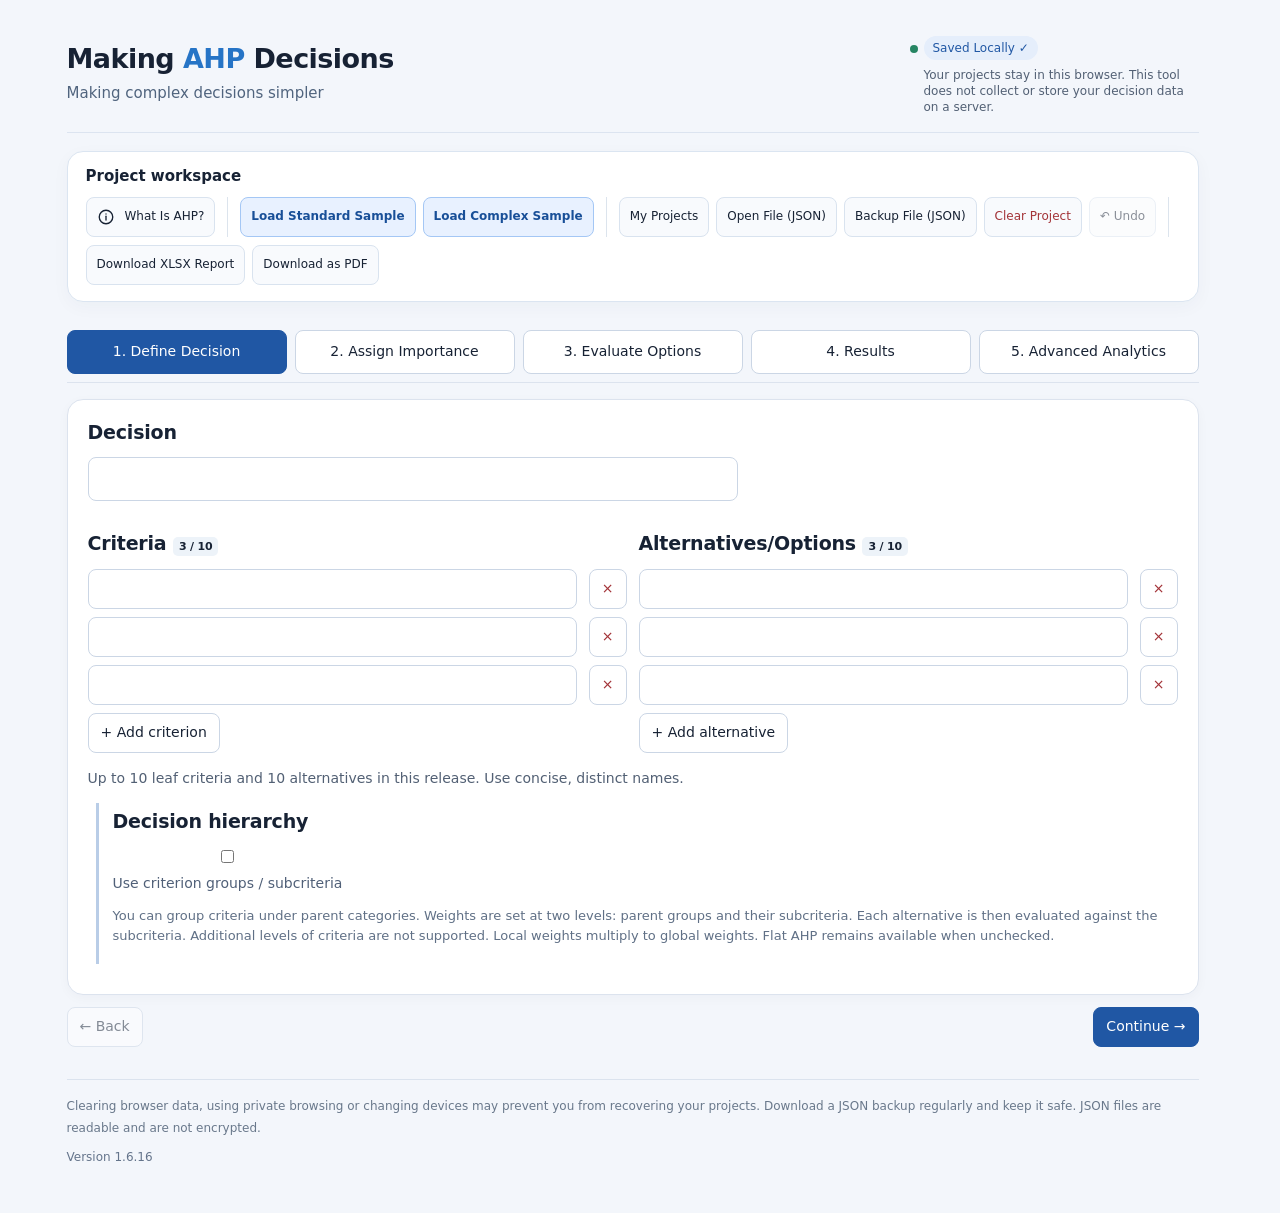
==== index.html @ f1a20d22 "Refresh advanced analysis in place while preserving active controls" ====
<!doctype html><html lang="en"><head><meta charset="utf-8"><meta name="viewport" content="width=device-width,initial-scale=1"><title>Making AHP Decisions</title><link rel="stylesheet" href="./design-system.css"></head><body><main class="app"><header class="site-header"><div class="identity"><h1>Making <span style="color:#2674c6">AHP</span> Decisions</h1><p class="tagline">Making complex decisions simpler</p></div><div class="save-indicator"><span class="save-dot" aria-hidden="true"></span><div class="save-details"><span class="pill" id="saveStatus" role="status" aria-live="polite">Saved Locally</span><small>Your projects stay in this browser. This tool does not collect or store your decision data on a server.</small></div></div></header><section class="workspace-bar" aria-label="Project actions"><div class="workspace-heading"><strong>Project workspace</strong></div><div class="workspace-actions"><div class="action-group" aria-label="About"><button type="button" id="whatIsAHP" aria-haspopup="dialog" aria-controls="ahpHelpDialog"><svg class="help-info-icon" viewBox="0 0 24 24" width="18" height="18" fill="none" stroke="currentColor" stroke-width="1.8" stroke-linecap="round" stroke-linejoin="round" aria-hidden="true" focusable="false"><circle cx="12" cy="12" r="9"></circle><path d="M12 11v5"></path><path d="M12 8h.01"></path></svg><span>What Is AHP?</span></button></div><div class="action-group" aria-label="Examples"><button id="sampleButton" class="action-accent" type="button">Load Standard Sample</button><button id="hierSampleButton" class="action-accent" type="button">Load Complex Sample</button></div><div class="action-group" aria-label="Project management"><button id="libraryButton" type="button">My Projects</button><button id="importProject" type="button">Open File (JSON)</button><button id="exportProject" type="button">Backup File (JSON)</button><button id="clearButton" type="button" class="danger">Clear Project</button><button id="undoButton" type="button" title="Undo last edit">↶ Undo</button></div><div class="action-group" aria-label="Reports"><button id="exportExcel" type="button">Download XLSX Report</button><button id="exportReport" type="button">Download as PDF</button></div></div><input id="fileInput" type="file" accept=".json,application/json" hidden></section><nav class="steps" id="steps"></nav><div id="view"></div><footer class="footer">Clearing browser data, using private browsing or changing devices may prevent you from recovering your projects. Download a JSON backup regularly and keep it safe. JSON files are readable and are not encrypted. <div class="version-note">Version 1.6.16</div></footer></main>
<dialog class="ahp-help-dialog" id="ahpHelpDialog" aria-modal="true" aria-labelledby="ahpHelpTitle" aria-describedby="ahpHelpDescription"><div class="ahp-help-header"><h2 id="ahpHelpTitle">What is AHP?</h2><button type="button" id="closeAhpHelp" aria-label="Close AHP explanation">✕ Close</button></div><div class="ahp-help-content">
<p id="ahpHelpDescription"><strong>AHP (Analytic Hierarchy Process)</strong> is a structured way to make decisions when several factors matter. It breaks a complicated choice into smaller comparisons, helps you decide how important each factor is, and brings those judgements together to rank your options.</p>
<h3>Key terms, made simple</h3>
<dl class="ahp-glossary">
<dt>Alternatives</dt><dd>The different options you are choosing between.</dd>
<dt>Criteria</dt><dd>The factors that matter when making your decision. Subcriteria are smaller factors grouped under a broader criterion.</dd>
<dt>Pairwise comparison</dt><dd>Looking at just two criteria or options at a time and deciding which you prefer, and by how much. Traditional AHP uses a 1–9 importance scale.</dd>
<dt>Weights</dt><dd>Numbers that show how important each criterion is relative to the others. The criterion weights add up to 100%.</dd>
<dt>Consistency ratio (CR)</dt><dd>A check of how logically consistent your pairwise judgements are. A lower ratio generally means fewer contradictions; 0.10 or less is a common guideline, not a guarantee of a good decision.</dd>
<dt>Ranking</dt><dd>The order of your options based on the weights and evaluations you entered. The highest-ranked option is the strongest fit for your stated priorities, not necessarily the best in every situation.</dd>
</dl>
<p><strong>How it works:</strong> Define your options and criteria → assign importance using pairwise comparisons (or direct percentages) → evaluate each option → review rankings and trade-offs.</p>
<p class="help">Traditional AHP calculates weights from pairwise comparisons. <strong>Manual weighting</strong> is a faster alternative if you already know the percentages you want to use; it does not have a pairwise consistency ratio.</p>
</div><div class="ahp-help-footer"><button type="button" id="gotItAhpHelp" class="primary">Got it</button></div></dialog><script type="module">
import {manualWeights,calculateComparisons,synthesize,paretoFront,linearUtility} from './ahp-engine.mjs';
import {validateProject} from './project-validation.mjs';
import {hierarchyWeights,validateHierarchy,resetHierarchyComparisons} from './hierarchy.mjs';
import {reportData,reportHTML} from './reporting.mjs';
import {buildXLSX} from './xlsx-export.mjs';
import {scoreBreakdown,weightsAt,sensitivityThresholds,compareScenarios,robustness,projectionFront} from './advanced-analytics.mjs';
const KEY='ahp-decision-studio-v1';const LIBRARY='making-ahp-decisions-library-v1';const names=['Define Decision','Assign Importance','Evaluate Options','Results','Advanced Analytics'];let step=0;let comparisonMode='matrix',comparisonIndex=0,hierarchyComparisonMode='matrix',hierarchyComparisonGroup='root',hierarchyComparisonIndex=0,evaluationMode='matrix',evaluationCriterion=0,evaluationComparisonIndex=0,showLibrary=false,undoStack=[];
const newProject=()=>({version:1,title:'Selecting a service provider',criteria:[{id:'c1',name:'Cost',weight:40},{id:'c2',name:'Service quality',weight:35},{id:'c3',name:'Sustainability',weight:25}],alternatives:[{id:'a1',name:'Provider A'},{id:'a2',name:'Provider B'},{id:'a3',name:'Provider C'}],weightMethod:'manual',criteriaComparisons:{},evaluationMethod:'scores',scores:{c1:{a1:8,a2:6,a3:9},c2:{a1:7,a2:9,a3:5},c3:{a1:6,a2:8,a3:7}},altComparisons:{},objectives:[{id:'o1',name:'Annual cost (S$ thousand)',direction:'minimize',values:{a1:90,a2:110,a3:80}},{id:'o2',name:'Technical quality',direction:'maximize',values:{a1:75,a2:90,a3:65}}],weightAdjustment:null,scenarios:[]});

const blankProject=()=>({version:1,title:'',criteria:[{id:'c1',name:'',weight:null},{id:'c2',name:'',weight:null},{id:'c3',name:'',weight:null}],alternatives:[{id:'a1',name:''},{id:'a2',name:''},{id:'a3',name:''}],weightMethod:'pairwise',criteriaComparisons:{},evaluationMethod:'pairwise',scores:{},altComparisons:{},objectives:[{id:'o1',name:'',direction:'minimize',values:{}}],weightAdjustment:null,scenarios:[]});
// Demonstration: fictional supplier selection; criteria scores are illustrative benefit ratings, not raw prices.
// Fictional sample comparisons use Saaty's integer judgements and reciprocals.
function sampleJudgements(items,values){const record={};for(let i=0;i<items.length;i++)for(let j=i+1;j<items.length;j++){const ratio=values[i]/values[j];const strength=Math.min(9,Math.max(1,Math.round(Math.pow(Math.max(ratio,1/ratio),2.5))));record[items[i].id+'|'+items[j].id]=ratio>=1?strength:1/strength;}return record;}
function pairwiseSample(source){source.weightMethod='pairwise';source.criteriaComparisons=sampleJudgements(source.criteria,source.criteria.map(c=>c.weight));source.evaluationMethod='pairwise';source.altComparisons={};for(const criterion of source.criteria)source.altComparisons[criterion.id]=sampleJudgements(source.alternatives,source.alternatives.map(a=>source.scores[criterion.id][a.id]));return source;}
const sampleProject=()=>({version:1,title:'Choosing a laptop (One-level hierarchy)',criteria:[{id:'c1',name:'Performance',weight:35},{id:'c2',name:'Battery life',weight:25},{id:'c3',name:'Portability',weight:20},{id:'c4',name:'Value for money',weight:20}],alternatives:[{id:'a1',name:'Laptop A'},{id:'a2',name:'Laptop B'},{id:'a3',name:'Laptop C'},{id:'a4',name:'Laptop D'}],weightMethod:'manual',criteriaComparisons:{},evaluationMethod:'scores',scores:{c1:{a1:9,a2:7,a3:6,a4:5},c2:{a1:6,a2:9,a3:8,a4:5},c3:{a1:5,a2:7,a3:9,a4:6},c4:{a1:6,a2:8,a3:7,a4:4}},altComparisons:{},objectives:[{id:'o1',name:'Purchase price (S$)',direction:'minimize',values:{a1:1850,a2:1650,a3:1350,a4:1900}},{id:'o2',name:'Battery life (hours)',direction:'maximize',values:{a1:11,a2:15,a3:14,a4:9}},{id:'o3',name:'Performance benchmark',direction:'maximize',values:{a1:90,a2:80,a3:68,a4:55}}],weightAdjustment:null,scenarios:[]});
const complexSampleProject=()=>({version:1,title:'Facilities management selection (Two-level hierarchy)',criteria:[{id:'c1',name:'Whole-life value',weight:30},{id:'c2',name:'Service reliability',weight:30},{id:'c3',name:'Technical capability',weight:25},{id:'c4',name:'Sustainability',weight:15}],alternatives:[{id:'a1',name:'Northstar Facilities'},{id:'a2',name:'Evergreen Operations'},{id:'a3',name:'MetroCare Services'},{id:'a4',name:'Summit Integrated'},{id:'a5',name:'Harbour Support'},{id:'a6',name:'Civic Maintenance'}],weightMethod:'manual',criteriaComparisons:{},evaluationMethod:'scores',scores:{c1:{a1:7,a2:6,a3:9,a4:8,a5:5,a6:4},c2:{a1:9,a2:8,a3:6,a4:7,a5:5,a6:4},c3:{a1:9,a2:7,a3:6,a4:8,a5:5,a6:4},c4:{a1:6,a2:10,a3:5,a4:8,a5:4,a6:3}},altComparisons:{},objectives:[{id:'o1',name:'Annual fee (S$ thousand)',direction:'minimize',values:{a1:270,a2:295,a3:235,a4:285,a5:310,a6:340}},{id:'o2',name:'Service reliability (0–100)',direction:'maximize',values:{a1:92,a2:87,a3:76,a4:85,a5:75,a6:68}},{id:'o3',name:'Energy improvement potential (%)',direction:'maximize',values:{a1:9,a2:16,a3:7,a4:12,a5:5,a6:3}}],weightAdjustment:null,scenarios:[]});
const hierarchySampleProject=()=>{const q=pairwiseSample(complexSampleProject());q.hierarchy={enabled:true,method:'pairwise',groups:[{id:'g1',name:'Commercial & delivery',weight:60},{id:'g2',name:'Long-term performance',weight:40}],groupComparisons:{},childComparisons:{}};for(let i=0;i<4;i++){q.criteria[i].groupId=i<2?'g1':'g2';q.criteria[i].weight=i<2?50:i===2?60:40;}q.hierarchy.groupComparisons=sampleJudgements(q.hierarchy.groups,q.hierarchy.groups.map(g=>g.weight));for(const g of q.hierarchy.groups){const children=q.criteria.filter(c=>c.groupId===g.id);q.hierarchy.childComparisons[g.id]=sampleJudgements(children,children.map(c=>c.weight));}return q;};
let p;try{const raw=localStorage.getItem(KEY);p=raw?JSON.parse(raw):blankProject();validateProject(p);validateHierarchy(p);p.scenarios??=[];}catch{p=blankProject();}
const $=id=>document.getElementById(id), esc=v=>String(v??'').replace(/[&<>"']/g,c=>({'&':'&amp;','<':'&lt;','>':'&gt;','"':'&quot;',"'":'&#39;'}[c]));const uid=()=>Math.random().toString(36).slice(2,11);const uiFmt=v=>Number(v).toFixed(3);const sum=a=>a.reduce((x,y)=>x+y,0);
function persist(){try{localStorage.setItem(KEY,JSON.stringify(p));$('saveStatus').textContent='Saved Locally ✓';}catch{$('saveStatus').textContent='Autosave unavailable — export your file';}}
function update(fn,{rerender=true}={}){
 const before=JSON.stringify(p);
 try{fn();}catch(e){p=JSON.parse(before);alert('Change could not be saved: '+e.message);if(rerender)render();return false;}
 if(JSON.stringify(p)===before)return true;
 analyticsWeights=null;
 undoStack.push(before);
 if(undoStack.length>30)undoStack.shift();
 persist();
 if(rerender)render();
 return true;
}
function options(items,current){return items.map(x=>`<option value="${esc(x.id)}" ${x.id===current?'selected':''}>${esc(x.name)}</option>`).join('');}
function pairKey(a,b){return `${a}|${b}`;}
function pairwiseInput(v,key,handler,label){const display=v===undefined?'':fraction(v);return '<input class="pairwise-field" inputmode="text" type="text" spellcheck="false" aria-label="'+esc(label)+'" data-'+handler+'="'+esc(key)+'" value="'+esc(display)+'" placeholder="1/9 to 9" aria-invalid="false"><span class="pairwise-error" role="alert"></span>';}
function fraction(v){if(v>=1-1e-10)return Number(v.toFixed(8)).toString();for(let n=2;n<=9;n++)if(Math.abs(v-1/n)<1e-8)return '1/'+n;return Number(v.toFixed(6)).toString();}
function parseJudgement(raw){const t=String(raw).trim();if(!t)throw Error('Enter a comparison value.');const m=t.match(/^1\s*\/\s*([1-9])$/);const value=m?1/Number(m[1]):Number(t);if(!Number.isFinite(value)||value<1/9-1e-10||value>9+1e-10||value<=0)throw Error('Enter a value between 1/9 and 9.');return value;}
function pairwiseProgress(items,data){
 const total=items.length*(items.length-1)/2;let completed=0;
 for(let i=0;i<items.length;i++)for(let j=i+1;j<items.length;j++){const v=data[pairKey(items[i].id,items[j].id)];if(typeof v==='number'&&Number.isFinite(v)&&v>=1/9-1e-10&&v<=9+1e-10)completed++;}
 return {completed,total};
}
function consistencyReview(items,data){
 const {completed,total}=pairwiseProgress(items,data);
 let result='<div class="comparison-status" role="status"><strong>'+completed+' of '+total+' comparisons completed</strong><progress value="'+completed+'" max="'+Math.max(1,total)+'" aria-label="Pairwise comparison progress"></progress></div>';
 if(completed<total)return result+'<p class="help">Complete all comparisons to calculate the Consistency Ratio (CR).</p>';
 try{
  const z=calculateComparisons(items.length,entries(items,data));
  result+='<p class="'+(z.consistent?'good':'warning')+'"><strong>Consistency Ratio (CR): '+uiFmt(z.consistencyRatio)+'</strong> — '+(z.consistent?'Within the usual 0.10 guideline.':'Above 0.10. Review your comparisons for possible contradictions.')+'</p>';
  if(!z.consistent&&items.length>=3){
   const issues=[];
   for(let i=0;i<items.length;i++)for(let j=i+1;j<items.length;j++)for(let k=j+1;k<items.length;k++){
    const ij=data[pairKey(items[i].id,items[j].id)],jk=data[pairKey(items[j].id,items[k].id)],ik=data[pairKey(items[i].id,items[k].id)];
    if([ij,jk,ik].every(x=>typeof x==='number'&&x>0))issues.push({i,j,k,deviation:Math.abs(Math.log(ij)+Math.log(jk)-Math.log(ik))});
   }
   issues.sort((a,b)=>b.deviation-a.deviation);
   if(issues.length){result+='<div class="consistency-review"><strong>Suggested comparisons to review</strong><p class="help">These groups of three contain the strongest contradictions. These suggestions highlight comparisons that may contradict one another. They do not explain the full CR calculation. Change a judgement only if it does not reflect your preference.</p><ol>'+issues.slice(0,3).map(t=>'<li>'+esc(items[t.i].name)+' / '+esc(items[t.j].name)+' / '+esc(items[t.k].name)+'</li>').join('')+'</ol></div>';}
  }
 }catch(e){result+='<p class="warning">'+esc(e.message)+'</p>';}
 return result;
}
function comparisonScale(){return `<div class="scale-guide"><strong>Saaty's comparison scale</strong><div class="scale-guide-grid"><span><b>1</b> Equal importance</span><span><b>3</b> Moderate importance</span><span><b>5</b> Strong importance</span><span><b>7</b> Very strong importance</span><span><b>9</b> Extreme importance</span><span><b>2, 4, 6, 8</b> Intermediate judgements</span></div><p class="help">Enter 1–9 when the row is more important than the column, or a reciprocal such as 1/3 when the column is more important. The lower-left half of the matrix fills automatically. The Consistency Ratio (CR) measures how consistent your judgements are. A CR of 0.10 or below is a common guideline.</p></div>`;}
function comparisonRows(items,data,handler){
let h='<div class="pairwise-matrix-block"><div class="table-scroll"><table class="matrix-table"><thead><tr><th>Criterion or option</th>'+items.map(x=>'<th>'+esc(x.name)+'</th>').join('')+'</tr></thead><tbody>';
for(let i=0;i<items.length;i++){h+='<tr><th>'+esc(items[i].name)+'</th>';for(let j=0;j<items.length;j++){if(i===j){h+='<td class="matrix-readonly">1</td>';continue;}const a=Math.min(i,j),b=Math.max(i,j),key=pairKey(items[a].id,items[b].id),v=data[key];if(i>j){h+='<td class="matrix-readonly" data-reciprocal="'+esc(key)+'">'+(v===undefined?'—':fraction(1/v))+'</td>';continue;}h+='<td>'+pairwiseInput(v,key,handler,items[i].name+' compared with '+items[j].name)+'</td>';}h+='</tr>';}
return pairwiseProgress(items,data).total===0?'<p class="help">Only one item; no pairwise comparison is needed.</p>':h+'</tbody></table></div><div class="pairwise-feedback">'+consistencyReview(items,data)+'</div></div>';
}
function comparisonWizard(items,data,handler,atIndex=comparisonIndex,optionMode=false){
 const pairs=[];for(let i=0;i<items.length;i++)for(let j=i+1;j<items.length;j++)pairs.push([items[i],items[j]]);
 if(!pairs.length)return '<p>Only one item. No comparison needed.</p>';
 const i=Math.min(atIndex,pairs.length-1),[a,b]=pairs[i],key=pairKey(a.id,b.id),v=data[key];const completed=pairs.filter(([x,y])=>data[pairKey(x.id,y.id)]!==undefined).length;
 const selected=v===undefined?null:v===1?'equal':v>1?'first':'second';const strength=v===undefined?3:Math.round(Math.max(v,1/v));
 return `<div class="wizard"><div class="row"><strong>Comparison ${i+1} of ${pairs.length}</strong><span class="spacer"></span><span class="pill">${completed}/${pairs.length} completed</span></div><progress value="${completed}" max="${pairs.length}" style="width:100%;height:12px" aria-label="Comparisons completed"></progress><h3>${optionMode?'Which option performs better under this criterion?':'Which criterion matters more for your decision?'}</h3><div class="choicegrid"><button type="button" data-choose-pair="first" class="choice ${selected==='first'?'chosen':''}">${esc(a.name)}</button><button type="button" data-choose-pair="second" class="choice ${selected==='second'?'chosen':''}">${esc(b.name)}</button></div><button type="button" data-choose-pair="equal" class="${selected==='equal'?'primary':''}">${optionMode?'Equally preferred':'Equally important'}</button><label style="margin-top:16px">Strength of preference (Saaty 1–9)<select id="pairStrength">${[1,2,3,4,5,6,7,8,9].map(x=>`<option value="${x}" ${x===strength?'selected':''}>${x} — ${['','Equal','Between equal and moderate','Moderate','Between moderate and strong','Strong','Between strong and very strong','Very strong','Between very strong and extreme','Extreme'][x]}</option>`).join('')}</select></label><p class="help">3 means moderately more important. Use “Equally important” for 1. Each judgement automatically has a reciprocal in the comparison matrix.</p><div class="buttons"><button id="pairPrev" ${i===0?'disabled':''}>← Previous</button><button id="pairNext" ${i===pairs.length-1?'disabled':''}>Next comparison →</button><button id="pairClear" ${v===undefined?'disabled':''}>Clear judgement</button></div>${v===undefined?'<p class="warning">No judgement entered yet.</p>':`<p class="good">Recorded: ${esc(v===1?'Equal importance':v>1?a.name:b.name)} ${v===1?'':`preferred at intensity ${strength}`}.</p>`}</div>`;
}
function libraryView(){let entries=[];try{entries=JSON.parse(localStorage.getItem(LIBRARY)||'[]');if(!Array.isArray(entries))entries=[];}catch{}return `<section class="card"><h2>My saved projects</h2><p>These projects are stored only in this browser. Browser data may be cleared or may not be available in private browsing mode or on another device. Download a JSON project backup regularly. The file contains readable, unencrypted decision data, so keep it safe.</p><button id="librarySave" class="primary">Save Current Project</button> <button id="libraryClose">Close library</button><div class="table-scroll"><table><thead><tr><th>Project</th><th>Saved</th><th>Actions</th></tr></thead><tbody>${entries.map((x,i)=>`<tr><td>${esc(x.project?.title||'Untitled')}</td><td>${esc(x.date||'')}</td><td><button data-library-open="${i}">Open</button> <button data-library-duplicate="${i}">Duplicate</button> <button data-library-delete="${i}" class="danger">Delete</button></td></tr>`).join('')||'<tr><td colspan="3">No saved projects yet.</td></tr>'}</tbody></table></div></section>`;}
function getLibrary(){try{const x=JSON.parse(localStorage.getItem(LIBRARY)||'[]');return Array.isArray(x)?x:[];}catch{return [];}}
function setLibrary(a){localStorage.setItem(LIBRARY,JSON.stringify(a));}
function entries(items,data){const e=[];for(let i=0;i<items.length;i++)for(let j=i+1;j<items.length;j++){const v=data[pairKey(items[i].id,items[j].id)];if(v===undefined)throw Error(`Complete all pairwise judgements (${items[i].name} versus ${items[j].name})`);e.push([i,j,v]);}return e;}
function getWeights(){if(p.hierarchy?.enabled)return hierarchyWeights(p).weights;return p.weightMethod==='manual'?manualWeights(p.criteria.map(c=>c.weight),{percent:true}):calculateComparisons(p.criteria.length,entries(p.criteria,p.criteriaComparisons)).weights;}
function getResults(overrideWeights=null){const w=overrideWeights??getWeights();const fixed=p.evaluationMethod==='scores'&&p.scoreMode==='fixed';const columns=p.criteria.map(c=>{if(p.evaluationMethod==='scores'){const v=p.alternatives.map(a=>p.scores[c.id]?.[a.id]);if(v.some(x=>typeof x!=='number'||!Number.isFinite(x)||x<0||(fixed&&x>10)))throw Error(`Missing/invalid score under ${c.name}`);return fixed?v.map(x=>x/10):manualWeights(v);}return calculateComparisons(p.alternatives.length,entries(p.alternatives,p.altComparisons[c.id]??{})).weights;});const ids=p.alternatives.map(a=>a.id);const ranked=fixed?ids.map((id,j)=>({id,score:w.reduce((s,weight,i)=>s+weight*columns[i][j],0)})).sort((a,b)=>b.score-a.score||a.id.localeCompare(b.id)).map((r,i)=>({...r,rank:i+1})):synthesize(ids,w,columns);return {weights:w,columns,ranked,fixed};}
function baseView(){return `<section class="card">${(p.title.includes('(One-level hierarchy)')||p.title.includes('(Two-level hierarchy)'))?`<div class="sample-banner"><strong>Sample project based on fictional data</strong><p>Explore the weights, scores, rankings and Pareto trade-offs. All names and figures are fictional and are provided for demonstration only.</p></div>`:""}<div class="decision-field"><label for="title" class="section-heading">Decision</label><input id="title" type="text" value="${esc(p.title)}"></div><div class="grid"><div><h2>Criteria <span class="tag">${p.criteria.length} / 10</span></h2><div id="criteriaFields">${p.criteria.map((c,i)=>`<div class="row"><input class="grow" data-criterion="${esc(c.id)}" aria-label="Criterion ${i+1}" value="${esc(c.name)}"><button class="danger" data-delete-criterion="${esc(c.id)}" ${p.criteria.length<=1?'disabled':''}>×</button></div>`).join('')}</div><button id="addCriterion" ${p.criteria.length>=10?'disabled':''}>+ Add criterion</button></div><div><h2>Alternatives/Options <span class="tag">${p.alternatives.length} / 10</span></h2>${p.alternatives.map((a,i)=>`<div class="row"><input class="grow" data-alternative="${esc(a.id)}" aria-label="Alternative ${i+1}" value="${esc(a.name)}"><button class="danger" data-delete-alternative="${esc(a.id)}" ${p.alternatives.length<=1?'disabled':''}>×</button></div>`).join('')}<button id="addAlternative" ${p.alternatives.length>=10?'disabled':''}>+ Add alternative</button></div></div><p>Up to 10 leaf criteria and 10 alternatives in this release. Use concise, distinct names.</p>${hierarchySetupView()}</section>`;}
function initHierarchy(){if(!p.hierarchy)p.hierarchy={enabled:false,method:'manual',groups:[{id:'g1',name:'Primary objectives',weight:100}],groupComparisons:{},childComparisons:{}};for(const c of p.criteria)c.groupId??=p.hierarchy.groups[0].id;}
function hierarchySetupView(){const h=p.hierarchy;return `<div class="outline"><h2>Decision hierarchy</h2><label class="inline"><input type="checkbox" id="hierarchyEnabled" ${h?.enabled?'checked':''}> Use criterion groups / subcriteria</label><p class="help">You can group criteria under parent categories. Weights are set at two levels: parent groups and their subcriteria. Each alternative is then evaluated against the subcriteria. Additional levels of criteria are not supported. Local weights multiply to global weights. Flat AHP remains available when unchecked.</p>${h?.enabled?`<div class="grid">${h.groups.map(g=>`<div class="card"><div class="row"><input class="grow" data-group-name="${esc(g.id)}" aria-label="Group name" value="${esc(g.name)}"><button data-delete-group="${esc(g.id)}" class="danger" ${h.groups.length===1?'disabled':''}>Remove</button></div><div class="outline">${p.criteria.filter(c=>c.groupId===g.id).map(c=>`<div class="row"><span>${esc(c.name)}</span></div>`).join('')||'<span class="warning">Assign a criterion to this group.</span>'}</div></div>`).join('')}</div><button id="addGroup" ${h.groups.length>=10?'disabled':''}>+ Add group</button><h3>Assign leaf criteria to groups</h3>${p.criteria.map(c=>`<div class="row"><span class="grow">${esc(c.name)}</span><select aria-label="Group for ${esc(c.name)}" data-criterion-group="${esc(c.id)}">${options(h.groups,c.groupId)}</select></div>`).join('')}`:''}</div>`;}
function criteriaWeightsSummary(){
 try{const weights=getWeights();return `<div class="weights-summary"><h3>Criteria Weights Summary</h3><p class="help">${p.hierarchy?.enabled?'These are the overall weights after accounting for each parent group.':'These weights show how much each criterion contributes to your decision.'}</p><div class="table-scroll"><table><thead><tr><th>Criterion</th><th>Weight</th></tr></thead><tbody>${p.criteria.map((criterion,i)=>`<tr><td>${esc(criterion.name)}</td><td>${(100*weights[i]).toFixed(2)}%</td></tr>`).join('')}</tbody><tfoot><tr><th>Total</th><th>${(100*weights.reduce((a,b)=>a+b,0)).toFixed(2)}%</th></tr></tfoot></table></div></div>`;}
 catch(e){return '<div class="weights-summary"><h3>Criteria Weights Summary</h3><p class="help" role="status">Complete the required weights or pairwise comparisons to see your criteria weights.</p></div>';}
}
function hierarchyWeightsView(){const h=p.hierarchy, pair=h.method==='pairwise';let out=`<section class="card"><h2>Hierarchical weighting</h2><p>Set the importance of each parent group first. Then assign weights to the criteria within each group. The overall weight of a criterion is its group weight multiplied by its weight within that group. You can use direct percentages or pairwise comparisons at either level.</p><div class="row"><label class="inline"><input type="radio" name="hm" value="pairwise" ${pair?'checked':''}> Pairwise Comparisons (Recommended)</label><label class="inline"><input type="radio" name="hm" value="manual" ${!pair?'checked':''}> Direct Percentages</label></div>`;
const block=(items,data,label,key)=>{if(!pair){const total=items.reduce((s,x)=>s+(typeof x.weight==='number'?x.weight:0),0);return `<p class="help">Local weights must total 100% (currently ${total.toFixed(2)}%).</p><div class="grid">${items.map(i=>`<label>${esc(i.name)} (%)<input type="number" min="0" max="100" step="any" data-hier-weight="${esc(key)}|${esc(i.id)}" value="${esc(i.weight??'')}"></label>`).join('')}</div>`;}
let status='';try{const e=entries(items,data);const z=calculateComparisons(items.length,e);status=`<p class="${z.consistent?'good':'warning'}">CR = ${uiFmt(z.consistencyRatio)} · ${z.consistent?'Within 0.10 guideline':'Review judgements'}</p>`;}catch(err){status=`<p class="warning">${esc(err.message)}</p>`;}
return comparisonRows(items,data,'hier-pair-'+key);};
if(pair){
out+=comparisonScale();
out+='<div class="row comparison-mode" role="group" aria-label="Comparison display"><button type="button" id="hierGuidedMode" class="'+(hierarchyComparisonMode==='guided'?'primary':'')+'">Guided Comparisons</button><button type="button" id="hierMatrixMode" class="'+(hierarchyComparisonMode==='matrix'?'primary':'')+'">Full Matrix</button></div>';
if(hierarchyComparisonMode==='guided'){
 const sets=[{id:'root',name:'Level 1 — Parent groups',items:h.groups,data:h.groupComparisons},...h.groups.map(g=>({id:g.id,name:'Level 2 — '+g.name,items:p.criteria.filter(c=>c.groupId===g.id),data:h.childComparisons[g.id]??{}}))];
 const selected=sets.find(x=>x.id===hierarchyComparisonGroup)??sets[0];
 out+='<label class="comparison-group-selector">Compare within<select id="hierComparisonGroup">'+sets.map(x=>'<option value="'+esc(x.id)+'" '+(x.id===selected.id?'selected':'')+'>'+esc(x.name)+'</option>').join('')+'</select></label>';
 out+='<p class="help">Compare parent groups first, then compare criteria within each group. Each level has its own consistency check.</p>';
 out+=comparisonWizard(selected.items,selected.data,'hier-pair-'+selected.id,hierarchyComparisonIndex);
 out+=consistencyReview(selected.items,selected.data);
}else{
 out+='<h3>Level 1 — Parent groups</h3>'+block(h.groups,h.groupComparisons,'Groups','root');
 for(const g of h.groups){const kids=p.criteria.filter(c=>c.groupId===g.id);out+='<h3>Level 2 — '+esc(g.name)+'</h3>'+(kids.length?block(kids,h.childComparisons[g.id]??{},g.name,g.id):'<p class="alert">Assign a leaf criterion to this group.</p>');}
}
}else{
 out+='<h3>Level 1 — Parent groups</h3>'+block(h.groups,h.groupComparisons,'Groups','root');
 for(const g of h.groups){const kids=p.criteria.filter(c=>c.groupId===g.id);out+='<h3>Level 2 — '+esc(g.name)+'</h3>'+(kids.length?block(kids,h.childComparisons[g.id]??{},g.name,g.id):'<p class="alert">Assign a leaf criterion to this group.</p>');}
}
out+=criteriaWeightsSummary();
return out+'</section>';}
function weightsView(){if(p.hierarchy?.enabled)return hierarchyWeightsView();const isAHP=p.weightMethod==='pairwise';let out=`<section class="card"><h2>Set the Importance of Your Criteria</h2><div class="row"><label class="inline"><input type="radio" name="wm" value="pairwise" ${isAHP?'checked':''}> Pairwise Comparisons (Recommended)</label><label class="inline"><input type="radio" name="wm" value="manual" ${!isAHP?'checked':''}> Direct Percentages</label></div><p>Compare criteria two at a time to decide what matters most. The app checks whether your judgements are consistent. You can also enter percentages directly if you already know the weights.</p>`;
if(isAHP){out+=comparisonScale()+`<div class="row"><button id="guidedMode" class="${comparisonMode==='guided'?'primary':''}">Guided comparisons</button><button id="matrixMode" class="${comparisonMode==='matrix'?'primary':''}">Full matrix</button></div>`+(comparisonMode==='guided'?comparisonWizard(p.criteria,p.criteriaComparisons,'criterion-pair'):comparisonRows(p.criteria,p.criteriaComparisons,'criterion-pair')); if(comparisonMode==='guided')out+=consistencyReview(p.criteria,p.criteriaComparisons);}else{out+=`<div class="grid">${p.criteria.map(c=>`<label>${esc(c.name)} (%)<input type="number" min="0" max="100" step="any" data-weight="${esc(c.id)}" value="${esc(c.weight)}"></label>`).join('')}</div><p role="status" class="${p.criteria.every(c=>typeof c.weight==='number'&&Number.isFinite(c.weight)&&c.weight>=0&&c.weight<=100)&&Math.abs(sum(p.criteria.map(c=>c.weight))-100)<1e-8?'good':'warning'}">Total: ${p.criteria.every(c=>typeof c.weight==='number'&&Number.isFinite(c.weight))?uiFmt(sum(p.criteria.map(c=>c.weight))):'Incomplete'}% · ${p.criteria.every(c=>typeof c.weight==='number'&&Number.isFinite(c.weight)&&c.weight>=0&&c.weight<=100)&&Math.abs(sum(p.criteria.map(c=>c.weight))-100)<1e-8?'Valid; weights total 100%.':'Weights must be between 0% and 100% and total exactly 100%. Results are blocked until corrected.'}</p>`;}out+=criteriaWeightsSummary();return out+'</section>';}
function evaluationView(){let out=`<section class="card"><h2>Compare Your Options</h2><div class="row"><label class="inline"><input type="radio" name="em" value="pairwise" ${p.evaluationMethod==='pairwise'?'checked':''}> Pairwise Comparisons (Recommended)</label><label class="inline"><input type="radio" name="em" value="scores" ${p.evaluationMethod==='scores'?'checked':''}> Direct Scores</label></div><p>Compare options two at a time under each criterion. The app calculates their relative priorities and checks consistency. Direct Scores can be quicker if you have performance ratings for each option.</p>`;
if(p.evaluationMethod==='pairwise'){const n=p.alternatives.length;out+=comparisonScale()+`<p class="help">On a phone, swipe sideways to view the full comparison matrix.</p><p class="help">Each criterion requires ${n*(n-1)/2} comparisons. That is ${n*(n-1)/2*p.criteria.length} comparisons in total. Enter values from 1/9 to 9. The opposite value appears automatically.</p>`;}if(p.evaluationMethod==='scores'){out+=`<div class="score-options"><label>How should scores be compared?<select id="scoreMode"><option value="relative" ${p.scoreMode!=='fixed'?'selected':''}>Relative scores (current method)</option><option value="fixed" ${p.scoreMode==='fixed'?'selected':''}>Fixed scale (0–10)</option></select></label><p class="help">${p.scoreMode==='fixed'?'Score each option from 0 to 10 against the same standard. Decide what 0 and 10 mean for each criterion before you begin. Advanced Analytics and report downloads are not available in this mode yet.':'Relative scoring compares each option with the other options entered. Adding an option can change their relative scores.'}</p></div>`;out+='<div class="table-scroll"><table><thead><tr><th>Alternative</th>'+p.criteria.map(c=>`<th>${esc(c.name)}</th>`).join('')+'</tr></thead><tbody>'+p.alternatives.map(a=>`<tr><th>${esc(a.name)}</th>${p.criteria.map(c=>`<td><input type="number" min="0" ${p.scoreMode==='fixed'?'max="10"':''} step="any" data-score="${esc(c.id)}|${esc(a.id)}" value="${esc(p.scores[c.id]?.[a.id]??'')}"></td>`).join('')}</tr>`).join('')+'</tbody></table></div>';}else{out+=`<div class="row"><button id="evalGuidedMode" class="${evaluationMode==='guided'?'primary':''}">Guided Comparisons</button><button id="evalMatrixMode" class="${evaluationMode==='matrix'?'primary':''}">Full Matrix</button></div>`;if(evaluationMode==='guided'){const selected=p.criteria[Math.min(evaluationCriterion,p.criteria.length-1)];out+=`<label class="eval-criterion-select">Criterion<select id="evalCriterion">${options(p.criteria,selected.id)}</select></label>`+comparisonWizard(p.alternatives,p.altComparisons[selected.id]??{},'alt-pair-'+selected.id,evaluationComparisonIndex,true)+consistencyReview(p.alternatives,p.altComparisons[selected.id]??{});}else out+=p.criteria.map(c=>`<h3>${esc(c.name)}</h3>${comparisonRows(p.alternatives,p.altComparisons[c.id]??{},'alt-pair-'+c.id)}`).join('');}return out+'</section>';}
function decisionReadiness(){
 try{getResults();return '<p class="good" role="status">All required inputs are complete.</p>';}
 catch{return '<p class="warning" role="status">Ranking cannot be generated. '+(p.evaluationMethod==='pairwise'||(p.hierarchy?.enabled?p.hierarchy.method:p.weightMethod)==='pairwise'?'Complete all pairwise judgements.':'Complete the required weights and evaluations.')+'</p>';}
}
function winnerExplanation(results){
 if(results.ranked.length<2)return '';
 const first=results.ranked[0],second=results.ranked[1],fi=p.alternatives.find(a=>a.id===first.id),se=p.alternatives.find(a=>a.id===second.id);
 const f=p.alternatives.findIndex(a=>a.id===first.id),s=p.alternatives.findIndex(a=>a.id===second.id);
 const differences=p.criteria.map((c,i)=>({name:c.name,diff:results.weights[i]*(results.columns[i][f]-results.columns[i][s])})).sort((a,b)=>b.diff-a.diff);
 const strength=differences.find(x=>x.diff>1e-10),weakness=[...differences].reverse().find(x=>x.diff< -1e-10);
 return '<div class="decision-summary"><h3>Why does this option rank first?</h3><p>'+esc(fi.name)+' leads '+esc(se.name)+' by '+(100*(first.score-second.score)).toFixed(2)+' percentage points.'+(strength?' Its largest advantage comes from '+esc(strength.name)+'.':'')+(weakness?' '+esc(se.name)+' performs better on '+esc(weakness.name)+', but that does not overturn the overall ranking.':'')+'</p><p class="help">This explanation compares weighted contributions under your current inputs, not the likelihood of success.</p></div>';
}
function resultsView(){let out='<section class="card"><h2>Decision rankings</h2>';out+=decisionReadiness();let results;try{results=getResults();const namesMap=Object.fromEntries(p.alternatives.map(a=>[a.id,a.name]));out+=`<div class="table-scroll"><table><thead><tr><th>Rank</th><th>Alternative</th><th>${results.fixed?'Score (% of maximum)':'Relative Priority'}</th></tr></thead><tbody>${results.ranked.map(r=>`<tr><td class="rank">${r.rank}</td><td>${esc(namesMap[r.id])}</td><td>${(100*r.score).toFixed(2)}%</td></tr>`).join('')}</tbody></table></div>${winnerExplanation(results)}<div class="decision-summary"><h3>What do the rankings mean?</h3><p><strong>${esc(namesMap[results.ranked[0].id])}</strong> ranks first at <strong>${(100*results.ranked[0].score).toFixed(2)}%</strong> overall priority under your current assumptions. ${results.fixed?'This is a weighted score on the fixed 0–10 scale, shown as a percentage of the maximum.':'This score shows relative preference, not the chance of success.'}</p><p>Review whether the ranking survives plausible weighting changes and whether any alternative offers a better cost–benefit trade-off.</p></div>`;}catch(e){}out+='</section>';return out;}

function analyticsView(){if(p.evaluationMethod==='scores'&&p.scoreMode==='fixed')return '<section class="card"><h2>Advanced analytics</h2><p>Advanced Analytics is not available with Fixed-Scale Scoring yet. You can still view your rankings in Results. Choose Relative Scores in Step 3 if you want to explore sensitivity and simulations.</p></section>';let out="";let results;try{const baseline=getResults();if(analyticsWeights&&analyticsWeights.length!==baseline.weights.length)analyticsWeights=null;results=analyticsWeights?getResults(analyticsWeights):baseline;out+=advancedView(results);}catch(e){out+='<section class="card"><h2>Advanced analytics</h2><p class="warning" role="status">'+(p.evaluationMethod==='pairwise'||(p.hierarchy?.enabled?p.hierarchy.method:p.weightMethod)==='pairwise'?'Complete all pairwise judgements.':'Complete the required weights and evaluations.')+'</p></section>';}
 out+=`<section class="card"><h2>Efficient Frontier Analysis</h2><p>Enter measurable costs or benefits to compare options beyond their AHP rankings. Choose whether a higher or lower value is better for each measure. An option can perform well here without ranking first overall.</p><div class="buttons"><button id="addObjective" ${p.objectives.length>=8?'disabled':''}>+ Add objective</button></div>${p.objectives.map(o=>`<div class="card"><div class="row frontier-objective-header"><label class="grow">Objective name<input data-objective-name="${esc(o.id)}" type="text" value="${esc(o.name)}"></label><label>Direction<select data-direction="${esc(o.id)}"><option value="minimize" ${o.direction==='minimize'?'selected':''}>Lower is better</option><option value="maximize" ${o.direction==='maximize'?'selected':''}>Higher is better</option></select></label><button data-delete-objective="${esc(o.id)}" class="danger" ${p.objectives.length<=1?'disabled':''}>Delete</button></div><div class="grid">${p.alternatives.map(a=>`<label>${esc(a.name)}<input type="number" step="any" data-objective-value="${esc(o.id)}|${esc(a.id)}" value="${esc(o.values[a.id]??'')}"></label>`).join('')}</div></div>`).join('')}`;
if(p.objectives.length>=2){out+=`<div class="row"><label>Horizontal axis<select id="xAxis">${options(p.objectives,p.objectives[0].id)}</select></label><label>Vertical axis<select id="yAxis">${options(p.objectives,p.objectives[1].id)}</select></label></div>`;}out+='<div id="frontier"></div></section>';return out;}

function advancedView(results){if(!results)return '';const namesMap=Object.fromEntries(p.alternatives.map(a=>[a.id,a.name]));const ids=p.alternatives.map(a=>a.id),w=results.weights,cols=results.columns;
const breakdown=scoreBreakdown(w,cols,ids),max=Math.max(...breakdown.map(x=>x.score));let out=`<section class="card"><h2>Advanced analytics</h2><p>See which criteria influence the result and how rankings change when you adjust their weights. You can also test how stable the ranking is. Simulations reflect your assumptions, not predictions of what will happen.</p><p class="help"><strong>Exploratory changes made in Advanced Analytics do not affect the original rankings shown in Results.</strong></p><h3>Weighted contributions</h3><div class="table-scroll" data-analytics-panel="contributions"><table><thead><tr><th>Alternative</th>${p.criteria.map(c=>`<th>${esc(c.name)}</th>`).join('')}<th>Total</th></tr></thead><tbody>${breakdown.map(b=>`<tr><td>${esc(namesMap[b.id])}</td>${b.contributions.map(x=>`<td>${(100*x).toFixed(2)}%</td>`).join('')}<td><strong>${(100*b.score).toFixed(2)}%</strong></td></tr>`).join('')}</tbody></table></div>`;
out+=`<h3>Adjust Criterion Weights</h3><p>Move a slider or enter a percentage to see how the ranking changes. The other weights adjust automatically so the total stays at 100%.</p><div class="weight-controls">${p.criteria.map((c,i)=>`<div class="row weight-control"><label class="grow">${esc(c.name)}<input aria-label="Adjust ${esc(c.name)} weight" type="range" min="0" max="100" step="0.1" value="${(100*w[i]).toFixed(1)}" data-sens="${i}"></label><label class="weight-number"><span>Weight (%)</span><input aria-label="${esc(c.name)} weight percentage" type="number" min="0" max="100" step="0.1" value="${(100*w[i]).toFixed(1)}" data-sens-number="${i}"></label></div>`).join('')}</div><button id="resetSensitivity">Reset Weights</button>`;

const idx=Math.min(analyticsCriterion,p.criteria.length-1);let sensitivity=sensitivityThresholds(w,cols,idx,ids);const mergedRanges=[];for(const range of sensitivity.intervals){const previous=mergedRanges[mergedRanges.length-1];if(previous&&previous.winners.length===range.winners.length&&previous.winners.every((id,i)=>id===range.winners[i])&&Math.abs(previous.to-range.from)<1e-8){previous.to=range.to;}else mergedRanges.push({...range,winners:[...range.winners]});}out+=`<h3>When Could the Top Choice Change?</h3><div class="row"><label>Choose a criterion to examine<select id="thresholdCriterion">${options(p.criteria,p.criteria[idx].id)}</select></label></div><p>Winner across intervals of ${esc(p.criteria[idx].name)} weight:</p><div class="table-scroll" data-analytics-panel="thresholds"><table><thead><tr><th>Weight range</th><th>Highest-ranked alternative(s)</th></tr></thead><tbody>${mergedRanges.map(t=>`<tr><td>${(t.from*100).toFixed(2)}% – ${(t.to*100).toFixed(2)}%</td><td>${t.winners.map(id=>esc(namesMap[id])).join(', ')}</td></tr>`).join('')}</tbody></table></div><p class="muted">The table shows where the top choice changes as you adjust this weight. Other weights keep their proportions. Options may tie at a boundary. Does not model changes to pairwise judgements.</p>`;
out+=`<h3>Monte Carlo (Robustness)</h3><div class="row monte-carlo-controls"><label>How much should weights vary?<select id="robustRange"><option value="0.1" ${analyticsRange===.1?'selected':''}>±10%</option><option value="0.2" ${analyticsRange===.2?'selected':''}>±20%</option><option value="0.4" ${analyticsRange===.4?'selected':''}>±40%</option></select></label><span class="muted">2,000 repeatable simulations</span></div>`;
const sim=robustness(w,cols,ids,{relativeRange:analyticsRange,samples:2000,seed:2026});out+=`<div class="table-scroll" data-analytics-panel="robustness"><table><thead><tr><th>Alternative</th><th>First-place share</th><th>Mean rank</th></tr></thead><tbody>${sim.results.map(r=>`<tr><td>${esc(namesMap[r.id])}</td><td>${(100*r.firstShare).toFixed(1)}%</td><td>${r.meanRank.toFixed(2)}</td></tr>`).join('')}</tbody></table></div><p class="muted">Each criterion weight is independently multiplied by a uniform random factor in the indicated range, then all weights are renormalised. These are simulation frequencies, not confidence levels; structural zero weights remain zero. First-place ties share credit. Average rank breaks ties by the fixed input order.</p></section>`;return out;}
let analyticsCriterion=0,analyticsRange=.2,analyticsWeights=null;

function renderFrontier(){const target=$('frontier');if(!target)return;try{const directions=Object.fromEntries(p.objectives.map(o=>[o.id,o.direction]));const pts=p.alternatives.map(a=>({id:a.id,objectives:Object.fromEntries(p.objectives.map(o=>[o.id,o.values[a.id]]))}));for(const a of p.alternatives)for(const o of p.objectives)if(typeof o.values[a.id]!=='number'||!Number.isFinite(o.values[a.id]))throw Error(`Enter ${o.name} for ${a.name}`);
const ranked=paretoFront(pts,directions);const efficient=ranked.filter(r=>r.efficient).length;let html=`<p><strong>${efficient} of ${ranked.length}</strong> alternatives are nondominated across all ${p.objectives.length} objective(s).</p><p>${ranked.map(r=>`${esc(p.alternatives.find(a=>a.id===r.id).name)}: <strong class="${r.efficient?'good':'warning'}">${r.efficient?'Efficient':'Dominated'}</strong>`).join(' · ')}</p>`;
if(p.objectives.length>=2){const x=p.objectives.find(o=>o.id===$('xAxis').value)??p.objectives[0],y=p.objectives.find(o=>o.id===$('yAxis').value)??p.objectives[1];if(x.id===y.id)throw Error('Choose two different parameters for the horizontal and vertical axes.');const projected=projectionFront(pts,directions,x.id,y.id);const mismatch=projected.filter(z=>z.efficientAll!==z.efficient2D).length;const frontier2D=projected.filter(z=>z.efficient2D).sort((a,b)=>a.objectives[x.id]-b.objectives[x.id]);const xv=pts.map(z=>z.objectives[x.id]),yv=pts.map(z=>z.objectives[y.id]);let xmin=Math.min(...xv),xmax=Math.max(...xv),ymin=Math.min(...yv),ymax=Math.max(...yv);const dx=xmax-xmin||1,dy=ymax-ymin||1;const coord=(v,min,d)=> (v-min)/d;html+=`<p class="muted">${mismatch} alternative(s) have different Pareto status in the selected 2D projection versus the full ${p.objectives.length}-objective analysis.</p><svg id="chart" viewBox="0 0 670 370" role="img" aria-label="Scatterplot of ${esc(x.name)} and ${esc(y.name)}"><rect x="65" y="18" width="570" height="296" fill="#f6f9fd"/><line x1="65" x2="635" y1="314" y2="314" stroke="#68778a"/><line x1="65" x2="65" y1="18" y2="314" stroke="#68778a"/><text x="350" y="358" text-anchor="middle" font-size="13" fill="#526074">${esc(x.name)} (${x.direction})</text><text x="12" y="180" transform="rotate(-90 12 180)" text-anchor="middle" font-size="13" fill="#526074">${esc(y.name)} (${y.direction})</text><text x="65" y="334" font-size="12" fill="#526074">${xmin}</text><text x="600" y="334" font-size="12" fill="#526074">${xmax}</text><text x="20" y="312" font-size="12" fill="#526074">${ymin}</text><text x="20" y="25" font-size="12" fill="#526074">${ymax}</text>${frontier2D.length>1?`<polyline fill="none" stroke="#16839c" stroke-width="2.5" stroke-dasharray="6 4" points="${frontier2D.map(z=>`${65+570*coord(z.objectives[x.id],xmin,dx)},${314-296*coord(z.objectives[y.id],ymin,dy)}`).join(' ')}"/>`:''}${ranked.map(z=>{const a=p.alternatives.find(a=>a.id===z.id),cx=65+570*coord(z.objectives[x.id],xmin,dx),cy=314-296*coord(z.objectives[y.id],ymin,dy);return `<circle cx="${cx}" cy="${cy}" r="7" fill="${z.efficient?'#16839c':'#c48036'}" stroke="white" stroke-width="2"><title>${esc(a.name)}</title></circle><text x="${Math.min(cx+9,588)}" y="${Math.max(cy-10,15)}" font-size="12" fill="#26354a">${esc(a.name)}</text>`;}).join('')}</svg><p><span style="color:#16839c">●</span> Non-dominated across all objectives · <span style="color:#c48036">●</span> Dominated. The dashed line joins the non-dominated options shown on this graph. Points along the line are not necessarily available options. This chart shows only two objectives. An option may have a different Pareto status when all objectives are considered.</p>`;}
html+='<div class="decision-summary"><h3>How to interpret the trade-off</h3><p>Non-dominated alternatives offer different trade-offs: none is better on every selected objective. Dominated alternatives are matched or exceeded by another option on all objectives and strictly exceeded on at least one. The line helps you see the trade-offs. It does not represent other available options. To identify the best value for money, you need a clear measure of benefits and comparable costs. Pareto analysis alone cannot tell you which option offers the best value.</p></div>';target.innerHTML=html;}catch(e){const sameAxes=e.message==='Choose two different parameters for the horizontal and vertical axes.';target.innerHTML='<p class="'+(sameAxes?'alert':'warning')+'" role="alert">'+(sameAxes?esc(e.message):'Pending inputs.')+'</p>';}}
function render(){
 const previousField=document.activeElement;
 const previousView=$('view');
 const editing=previousField&&previousView.contains(previousField)&&previousField.matches('input:not([type="radio"]):not([type="checkbox"]),textarea,select');
 const identifyingAttributes=['id','data-criterion','data-alternative','data-group-name','data-hier-weight','data-weight','data-score','data-objective-name','data-objective-value','data-direction','data-sens-number','data-criterion-group','data-criterion-pair','data-eval-criterion'];
 const identity=editing?identifyingAttributes.find(k=>previousField.hasAttribute(k)):null;
 const locator=identity?{attribute:identity,value:previousField.getAttribute(identity)}:null;
 const caret=editing&&previousField.tagName==='INPUT'&&previousField.type==='text'?previousField.selectionStart:null;
 const savedScrollX=window.scrollX,savedScrollY=window.scrollY;
 $('undoButton').disabled=!undoStack.length; $('steps').innerHTML=names.map((n,i)=>`<button data-step="${i}" class="${step===i?'selected':''}">${i+1}. ${n}</button>`).join('');$('view').innerHTML= (showLibrary?libraryView():(step===0?baseView():step===1?weightsView():step===2?evaluationView():step===3?resultsView():analyticsView()))+`<div class="buttons"><button id="prev" ${step===0?'disabled':''}>← Back</button><span class="spacer"></span><button id="next" class="primary" ${step===names.length-1?'disabled':''}>Continue →</button></div>`;
if(locator){
  const candidates=previousView.querySelectorAll('input,select,textarea');
  const replacement=Array.from(candidates).find(el=>el.getAttribute(locator.attribute)===locator.value);
  if(replacement){
    replacement.focus({preventScroll:true});
    if(caret!==null&&typeof replacement.setSelectionRange==='function')try{replacement.setSelectionRange(caret,caret);}catch{}
  }
 }
 if(window.scrollX!==savedScrollX||window.scrollY!==savedScrollY)window.scrollTo({left:savedScrollX,top:savedScrollY,behavior:'instant'});
 document.querySelectorAll('[data-step]').forEach(el=>el.onclick=()=>{step=Number(el.dataset.step);showLibrary=false;render()});
if(showLibrary){$('libraryClose').onclick=()=>{showLibrary=false;render();};$('librarySave').onclick=()=>{try{const a=getLibrary();if(a.length>=15&&!confirm('My Projects holds up to 15 saved versions. Saving this project will replace the oldest one. Continue?'))return;a.unshift({date:new Date().toLocaleString(),project:JSON.parse(JSON.stringify(p))});setLibrary(a.slice(0,15));render();}catch(e){alert('Local library save failed: '+e.message)}};document.querySelectorAll('[data-library-open]').forEach(el=>el.onclick=()=>{const d=getLibrary()[Number(el.dataset.libraryOpen)]?.project;try{validateProject(d);validateHierarchy(d);if(!confirm('Open this saved project? It will replace your current working project.'))return;undoStack.push(JSON.stringify(p));p=JSON.parse(JSON.stringify(d));showLibrary=false;step=0;persist();render();}catch(e){alert('Could not open snapshot: '+e.message)}});document.querySelectorAll('[data-library-duplicate]').forEach(el=>el.onclick=()=>{const d=getLibrary()[Number(el.dataset.libraryDuplicate)]?.project;try{validateProject(d);validateHierarchy(d);undoStack.push(JSON.stringify(p));p=JSON.parse(JSON.stringify(d));p.title+=' (copy)';showLibrary=false;step=0;persist();render();}catch(e){alert('Could not duplicate: '+e.message)}});document.querySelectorAll('[data-library-delete]').forEach(el=>el.onclick=()=>{if(!confirm('Delete this local snapshot?'))return;const a=getLibrary();a.splice(Number(el.dataset.libraryDelete),1);setLibrary(a);render()});return;} $('prev').onclick=()=>{step--;render()};$('next').onclick=()=>{step++;render()};// Standard value edits commit without destroying the inputs. Rebuilding on blur
// interrupts the user's next mouse click or Tab navigation.
function refreshFieldFeedback(el){
 if(el.matches('[data-weight],[data-hier-weight]')){
  const summary=$('view').querySelector('.weights-summary');
  if(summary){const t=document.createElement('template');t.innerHTML=criteriaWeightsSummary();summary.replaceWith(t.content.firstElementChild);}
  if(el.matches('[data-weight]')){
   const status=$('view').querySelector('section.card > p[role="status"]');
   if(status){
    const valid=p.criteria.every(c=>typeof c.weight==='number'&&Number.isFinite(c.weight)&&c.weight>=0&&c.weight<=100)&&Math.abs(sum(p.criteria.map(c=>c.weight))-100)<1e-8;
    status.className=valid?'good':'warning';
    status.textContent='Total: '+(p.criteria.every(c=>typeof c.weight==='number'&&Number.isFinite(c.weight))?uiFmt(sum(p.criteria.map(c=>c.weight))):'Incomplete')+'% · '+(valid?'Valid; weights total 100%.':'Weights must be between 0% and 100% and total exactly 100%. Results are blocked until corrected.');
   }
  }
 }
 if(step===4&&el.matches('[data-objective-name],[data-objective-value],[data-direction]'))renderFrontier();
}
function bind(selector,event,fn){
 document.querySelectorAll(selector).forEach(el=>el.addEventListener(event,()=>{
  const dataOnly=event==='change'&&(el.matches('input:not([type="radio"]):not([type="checkbox"]),textarea')||el.matches('select[data-direction]'));
  if(update(()=>fn(el),{rerender:!dataOnly})&&dataOnly)refreshFieldFeedback(el);
 }));
}
function refreshPairwiseFeedback(el,key,handler,rawValue){
 const block=el.closest('.pairwise-matrix-block');
 if(!block)return;
 const record=handler==='criterion-pair'?p.criteriaComparisons:handler.startsWith('hier-pair-')?(handler.slice(10)==='root'?p.hierarchy.groupComparisons:(p.hierarchy.childComparisons[handler.slice(10)]??{})):handler.startsWith('alt-pair-')?(p.altComparisons[handler.slice(9)]??{}):null;
 const items=handler==='criterion-pair'?p.criteria:handler.startsWith('hier-pair-')?(handler.slice(10)==='root'?p.hierarchy.groups:p.criteria.filter(c=>c.groupId===handler.slice(10))):handler.startsWith('alt-pair-')?p.alternatives:null;
 if(!record||!items)return;
 const reciprocal=Array.from(block.querySelectorAll('[data-reciprocal]')).find(x=>x.dataset.reciprocal===key);
 if(reciprocal)reciprocal.textContent=rawValue===null?'—':fraction(1/rawValue);
 const feedback=block.querySelector('.pairwise-feedback');
 if(feedback)feedback.innerHTML=consistencyReview(items,record);
 const summary=$('view').querySelector('.weights-summary');
 if(summary&&step===1){const t=document.createElement('template');t.innerHTML=criteriaWeightsSummary();summary.replaceWith(t.content.firstElementChild);}
}
function bindPairwiseInputs(){
document.querySelectorAll('.pairwise-field').forEach(el=>{
 const validate=()=>{try{if(!el.value.trim()){el.setCustomValidity('Enter a comparison value.');el.setAttribute('aria-invalid','true');el.nextElementSibling.textContent='Enter a comparison value.';return null;}const v=parseJudgement(el.value);el.setCustomValidity('');el.setAttribute('aria-invalid','false');el.nextElementSibling.textContent='';return v;}catch(e){el.setCustomValidity(e.message);el.setAttribute('aria-invalid','true');el.nextElementSibling.textContent=e.message;return null;}};
 el.addEventListener('input',()=>{const v=validate();if(v!==null)return;const attr=[...el.attributes].find(a=>a.name.startsWith('data-')&&a.name!=='data-reciprocal');if(!attr)return;const key=attr.value,handler=attr.name.slice(5);if(handler==='criterion-pair')delete p.criteriaComparisons[key];else if(handler.startsWith('hier-pair-')){const group=handler.slice(10);const record=group==='root'?p.hierarchy.groupComparisons:(p.hierarchy.childComparisons[group]??={});delete record[key];}else if(handler.startsWith('alt-pair-')){const id=handler.slice(9);delete (p.altComparisons[id]??={})[key];}p.weightAdjustment=null;persist();refreshPairwiseFeedback(el,key,handler,null);});
 el.addEventListener('change',()=>{const v=validate();if(v===null)return;const attr=[...el.attributes].find(a=>a.name.startsWith('data-')&&a.name!=='data-reciprocal');if(!attr)return;const key=attr.value,handler=attr.name.slice(5);update(()=>{if(handler==='criterion-pair'){p.criteriaComparisons[key]=v;p.weightAdjustment=null;}else if(handler.startsWith('hier-pair-')){const group=handler.slice(10);const record=group==='root'?p.hierarchy.groupComparisons:(p.hierarchy.childComparisons[group]??={});record[key]=v;p.weightAdjustment=null;}else if(handler.startsWith('alt-pair-')){const id=handler.slice(9);(p.altComparisons[id]??={})[key]=v;}},{rerender:false});refreshPairwiseFeedback(el,key,handler,v);});
});
}

bindPairwiseInputs();
if(step===0){bind('#title','change',el=>p.title=el.value);bind('[data-criterion]','change',el=>p.criteria.find(c=>c.id===el.dataset.criterion).name=el.value);bind('[data-alternative]','change',el=>p.alternatives.find(a=>a.id===el.dataset.alternative).name=el.value);bind('[data-delete-criterion]','click',el=>{const id=el.dataset.deleteCriterion;p.criteria=p.criteria.filter(c=>c.id!==id);delete p.scores[id];delete p.altComparisons[id];p.criteriaComparisons={};p.scenarios=[];p.weightAdjustment=null;resetHierarchyComparisons(p);});bind('[data-delete-alternative]','click',el=>{const id=el.dataset.deleteAlternative;p.alternatives=p.alternatives.filter(a=>a.id!==id);for(const row of Object.values(p.scores))delete row[id];for(const o of p.objectives)delete o.values[id];p.altComparisons={};});$('addCriterion').onclick=()=>update(()=>{p.criteria.push({id:uid(),name:'New criterion',weight:0,...(p.hierarchy?.enabled?{groupId:p.hierarchy.groups[0].id}:{})});p.criteriaComparisons={};p.scenarios=[];p.weightAdjustment=null;resetHierarchyComparisons(p);});$('addAlternative').onclick=()=>update(()=>{p.alternatives.push({id:uid(),name:'New alternative'});p.altComparisons={};});$('hierarchyEnabled').onchange=el=>update(()=>{initHierarchy();p.hierarchy.enabled=el.target.checked;resetHierarchyComparisons(p);});if(p.hierarchy?.enabled){if($('addGroup'))$('addGroup').onclick=()=>update(()=>{p.hierarchy.groups.push({id:uid(),name:'New group',weight:0});resetHierarchyComparisons(p);});bind('[data-group-name]','change',el=>p.hierarchy.groups.find(g=>g.id===el.dataset.groupName).name=el.value);bind('[data-criterion-group]','change',el=>{p.criteria.find(c=>c.id===el.dataset.criterionGroup).groupId=el.value;resetHierarchyComparisons(p);});bind('[data-delete-group]','click',el=>{const id=el.dataset.deleteGroup;const groups=p.hierarchy.groups;const replacement=groups.find(g=>g.id!==id);if(!replacement)return;for(const c of p.criteria)if(c.groupId===id)c.groupId=replacement.id;p.hierarchy.groups=groups.filter(g=>g.id!==id);resetHierarchyComparisons(p);});}}
if(step===1&&p.hierarchy?.enabled){
 if($('hierGuidedMode'))$('hierGuidedMode').onclick=()=>{hierarchyComparisonMode='guided';hierarchyComparisonIndex=0;render();};
 if($('hierMatrixMode'))$('hierMatrixMode').onclick=()=>{hierarchyComparisonMode='matrix';render();};
 if($('hierComparisonGroup'))$('hierComparisonGroup').onchange=el=>{hierarchyComparisonGroup=el.target.value;hierarchyComparisonIndex=0;render();};
 if(hierarchyComparisonMode==='guided'&&p.hierarchy.method==='pairwise'){
  const h=p.hierarchy,group=hierarchyComparisonGroup;
  const items=group==='root'?h.groups:p.criteria.filter(c=>c.groupId===group);
  const record=group==='root'?h.groupComparisons:(h.childComparisons[group]??={});
  const pairs=[];for(let i=0;i<items.length;i++)for(let j=i+1;j<items.length;j++)pairs.push([items[i],items[j]]);
  const selected=pairs[Math.min(hierarchyComparisonIndex,pairs.length-1)];
  if(selected){const [x,y]=selected,k=pairKey(x.id,y.id);
   document.querySelectorAll('[data-choose-pair]').forEach(el=>el.onclick=()=>update(()=>{const c=el.dataset.choosePair,v=Math.max(1,Number($('pairStrength')?.value)||3);record[k]=c==='equal'?1:c==='first'?v:1/v;p.weightAdjustment=null;}));
   if($('pairStrength'))$('pairStrength').onchange=el=>{const old=record[k];if(old===undefined||old===1)return;update(()=>{record[k]=old>1?Number(el.target.value):1/Number(el.target.value);p.weightAdjustment=null;});};
   if($('pairClear'))$('pairClear').onclick=()=>update(()=>{delete record[k];p.weightAdjustment=null;});
   if($('pairPrev'))$('pairPrev').onclick=()=>{hierarchyComparisonIndex=Math.max(0,hierarchyComparisonIndex-1);render();};
   if($('pairNext'))$('pairNext').onclick=()=>{hierarchyComparisonIndex=Math.min(pairs.length-1,hierarchyComparisonIndex+1);render();};
  }
 }
}
if(step===1&&p.hierarchy?.enabled){bind('[name=hm]','change',el=>{p.hierarchy.method=el.value;resetHierarchyComparisons(p);});bind('[data-hier-weight]','change',el=>{const [g,id]=el.dataset.hierWeight.split('|');const item=g==='root'?p.hierarchy.groups.find(x=>x.id===id):p.criteria.find(x=>x.id===id);if(!item)throw Error('Unknown hierarchy item');item.weight=el.value===''?null:Number(el.value);p.weightAdjustment=null;});document.querySelectorAll('select').forEach(el=>{const key=Object.keys(el.dataset).find(k=>k.startsWith('hierPair'));if(!key)return;el.onchange=()=>update(()=>{const group=key.slice('hierPair'.length).replace(/^./,c=>c.toLowerCase());const gid=group;const record=gid==='root'?p.hierarchy.groupComparisons:(p.hierarchy.childComparisons[gid]??={});record[el.dataset[key]]=Number(el.value);p.weightAdjustment=null;});});}
if(step===1&&!p.hierarchy?.enabled){if($('guidedMode'))$('guidedMode').onclick=()=>{comparisonMode='guided';comparisonIndex=0;render();};if($('matrixMode'))$('matrixMode').onclick=()=>{comparisonMode='matrix';render();};if(comparisonMode==='guided'&&p.weightMethod==='pairwise'){const pairs=[];for(let i=0;i<p.criteria.length;i++)for(let j=i+1;j<p.criteria.length;j++)pairs.push([p.criteria[i],p.criteria[j]]);const pair=pairs[Math.min(comparisonIndex,pairs.length-1)];if(pair){const [a,b]=pair,k=pairKey(a.id,b.id);document.querySelectorAll('[data-choose-pair]').forEach(el=>el.onclick=()=>update(()=>{const choice=el.dataset.choosePair;const strength=Math.max(1,Number($('pairStrength')?.value)||3);p.criteriaComparisons[k]=choice==='equal'?1:choice==='first'?strength:1/strength;p.weightAdjustment=null;}));if($('pairStrength'))$('pairStrength').onchange=el=>{const old=p.criteriaComparisons[k];if(old===undefined||old===1)return;update(()=>p.criteriaComparisons[k]=old>1?Number(el.target.value):1/Number(el.target.value));};if($('pairClear'))$('pairClear').onclick=()=>update(()=>delete p.criteriaComparisons[k]);if($('pairPrev'))$('pairPrev').onclick=()=>{comparisonIndex=Math.max(0,comparisonIndex-1);render();};if($('pairNext'))$('pairNext').onclick=()=>{comparisonIndex=Math.min(pairs.length-1,comparisonIndex+1);render();};}}bind('[name=wm]','change',el=>{p.weightMethod=el.value;p.weightAdjustment=null;});bind('[data-weight]','change',el=>{p.criteria.find(c=>c.id===el.dataset.weight).weight=el.value===''?null:Number(el.value);p.weightAdjustment=null;});}
if(step===2){if($('evalGuidedMode'))$('evalGuidedMode').onclick=()=>{evaluationMode='guided';evaluationComparisonIndex=0;render();};if($('evalMatrixMode'))$('evalMatrixMode').onclick=()=>{evaluationMode='matrix';render();};if($('evalCriterion'))$('evalCriterion').onchange=el=>{evaluationCriterion=Math.max(0,p.criteria.findIndex(c=>c.id===el.target.value));evaluationComparisonIndex=0;render();};if(evaluationMode==='guided'&&p.evaluationMethod==='pairwise'){const selected=p.criteria[Math.min(evaluationCriterion,p.criteria.length-1)];const record=p.altComparisons[selected.id]??={};const pairs=[];for(let i=0;i<p.alternatives.length;i++)for(let j=i+1;j<p.alternatives.length;j++)pairs.push([p.alternatives[i],p.alternatives[j]]);const pair=pairs[Math.min(evaluationComparisonIndex,pairs.length-1)];if(pair){const [a,b]=pair,k=pairKey(a.id,b.id);document.querySelectorAll('[data-choose-pair]').forEach(el=>el.onclick=()=>update(()=>{const choice=el.dataset.choosePair,strength=Math.max(1,Number($('pairStrength')?.value)||3);record[k]=choice==='equal'?1:choice==='first'?strength:1/strength;p.weightAdjustment=null;}));if($('pairStrength'))$('pairStrength').onchange=el=>{const old=record[k];if(old===undefined||old===1)return;update(()=>{record[k]=old>1?Number(el.target.value):1/Number(el.target.value);p.weightAdjustment=null;});};if($('pairClear'))$('pairClear').onclick=()=>update(()=>{delete record[k];p.weightAdjustment=null;});if($('pairPrev'))$('pairPrev').onclick=()=>{evaluationComparisonIndex=Math.max(0,evaluationComparisonIndex-1);render();};if($('pairNext'))$('pairNext').onclick=()=>{evaluationComparisonIndex=Math.min(pairs.length-1,evaluationComparisonIndex+1);render();};}}if($('scoreMode'))$('scoreMode').onchange=el=>update(()=>{p.scoreMode=el.target.value;p.weightAdjustment=null;p.scenarios=[];});bind('[name=em]','change',el=>p.evaluationMethod=el.value);bind('[data-score]','change',el=>{const [c,a]=el.dataset.score.split('|');(p.scores[c]??={})[a]=el.value===''?null:Number(el.value)});document.querySelectorAll('[data-alt-pair-]').forEach(()=>{});document.querySelectorAll('select').forEach(el=>{const key=Object.keys(el.dataset).find(k=>k.startsWith('altPair'));if(!key)return;el.onchange=()=>update(()=>{const criterion=key.slice('altPair'.length).replace(/^./,ch=>ch.toLowerCase());const c=p.criteria.find(x=>key.toLowerCase()==='altpair'+x.id.toLowerCase());if(c)(p.altComparisons[c.id]??={})[el.dataset[key]]=Number(el.value);});});}
if(step===4){
 const refreshWhatIf=()=>{
  const results=getResults(analyticsWeights);
  const template=document.createElement('template');
  template.innerHTML=advancedView(results);
  for(const key of ['contributions','thresholds','robustness']){
   const present=$('view').querySelector('[data-analytics-panel="'+key+'"]');
   const updated=template.content.querySelector('[data-analytics-panel="'+key+'"]');
   if(present&&updated)present.innerHTML=updated.innerHTML;
  }
  results.weights.forEach((weight,i)=>{
   const slider=$('view').querySelector('[data-sens="'+i+'"]');
   const number=$('view').querySelector('[data-sens-number="'+i+'"]');
   if(slider)slider.value=(100*weight).toFixed(1);
   if(number)number.value=(100*weight).toFixed(1);
  });
 };
 const setWeight=(i,value)=>{
  if(!Number.isFinite(value)||value<0||value>100)return;
  const raw=analyticsWeights??getWeights();
  analyticsWeights=weightsAt(raw,i,value/100);
  refreshWhatIf();
 };document.querySelectorAll('[data-sens]').forEach(el=>{el.addEventListener('input',()=>{const box=document.querySelector(`[data-sens-number="${el.dataset.sens}"]`);if(box)box.value=el.value;});el.addEventListener('change',()=>setWeight(Number(el.dataset.sens),Number(el.value)));});document.querySelectorAll('[data-sens-number]').forEach(el=>{el.addEventListener('change',()=>{const val=el.value.trim()===''?NaN:Number(el.value);if(!Number.isFinite(val)||val<0||val>100){alert('Enter a weight between 0% and 100%.');render();return;}setWeight(Number(el.dataset.sensNumber),val);});});if($('resetSensitivity'))$('resetSensitivity').onclick=()=>{analyticsWeights=null;render();};if($('thresholdCriterion'))$('thresholdCriterion').onchange=el=>{analyticsCriterion=p.criteria.findIndex(c=>c.id===el.target.value);refreshWhatIf();};if($('robustRange'))$('robustRange').onchange=el=>{analyticsRange=Number(el.target.value);refreshWhatIf();};$('addObjective').onclick=()=>update(()=>p.objectives.push({id:uid(),name:'New objective',direction:'maximize',values:{}}));bind('[data-objective-name]','change',el=>p.objectives.find(o=>o.id===el.dataset.objectiveName).name=el.value);bind('[data-direction]','change',el=>p.objectives.find(o=>o.id===el.dataset.direction).direction=el.value);bind('[data-objective-value]','change',el=>{const [oid,aid]=el.dataset.objectiveValue.split('|');p.objectives.find(o=>o.id===oid).values[aid]=el.value===''?'':Number(el.value)});bind('[data-delete-objective]','click',el=>p.objectives=p.objectives.filter(o=>o.id!==el.dataset.deleteObjective));if($('xAxis')){$('xAxis').onchange=renderFrontier;$('yAxis').onchange=renderFrontier;}renderFrontier();}}
function diagnostics(){const out=[];const add=(name,items,record)=>{try{out.push({name,cr:calculateComparisons(items.length,entries(items,record)).consistencyRatio});}catch{}};if(p.hierarchy?.enabled){if(p.hierarchy.method==='pairwise'){add('Parent groups',p.hierarchy.groups,p.hierarchy.groupComparisons);for(const g of p.hierarchy.groups)add(g.name,p.criteria.filter(c=>c.groupId===g.id),p.hierarchy.childComparisons[g.id]??{});}}else if(p.weightMethod==='pairwise')add('Criteria',p.criteria,p.criteriaComparisons);if(p.evaluationMethod==='pairwise')for(const c of p.criteria)add('Alternatives: '+c.name,p.alternatives,p.altComparisons[c.id]??{});return out;}
function downloadContent(content,name,type){const blob=new Blob([content],{type}),url=URL.createObjectURL(blob),a=document.createElement('a');a.href=url;a.download=name;a.click();setTimeout(()=>URL.revokeObjectURL(url),4000);}
function safeName(){return (p.title||'ahp-report').replace(/[^a-z0-9-]/gi,'_').slice(0,80);}
function currentReport(){if(p.evaluationMethod==='scores'&&p.scoreMode==='fixed')throw Error('XLSX and print reports are not yet supported for fixed-scale scores. Switch to Relative scores to export a report.');return reportData(p,getResults(),{consistency:diagnostics()});}
$('sampleButton').onclick=()=>{if(!confirm('Load the fictional laptop selection example? This replaces the current working project. Download a JSON backup first if you want to keep it.'))return;update(()=>{p=pairwiseSample(sampleProject());step=0;showLibrary=false;comparisonIndex=0;});};
$('hierSampleButton').onclick=()=>{if(!confirm('Load a fictional two-level hierarchy sample? This replaces your working project; export a JSON backup first if needed.'))return;update(()=>{p=hierarchySampleProject();step=0;showLibrary=false;comparisonIndex=0;});};
$('clearButton').onclick=()=>{if(!confirm('Clear the current working project? This does not automatically save it to My projects. Existing manually saved snapshots remain available. Download a JSON backup before clearing.'))return;update(()=>{p=blankProject();step=0;showLibrary=false;comparisonIndex=0;});};
$('libraryButton').onclick=()=>{showLibrary=!showLibrary;render();};$('undoButton').onclick=()=>{if(!undoStack.length)return;p=JSON.parse(undoStack.pop());persist();render();};$('exportExcel').onclick=()=>{try{const blob=buildXLSX(currentReport()),url=URL.createObjectURL(blob),a=document.createElement('a');a.href=url;a.download=safeName()+'-report.xlsx';a.click();setTimeout(()=>URL.revokeObjectURL(url),4000);}catch(e){alert('Complete the analysis first: '+e.message);}};
$('exportReport').onclick=()=>{try{downloadContent(reportHTML(currentReport()),safeName()+'-print-report.html','text/html;charset=utf-8');alert('Open the downloaded HTML report in your browser, then select Print / Save as PDF.');}catch(e){alert('Complete the analysis first: '+e.message);}};
$('exportProject').onclick=()=>{const blob=new Blob([JSON.stringify(p,null,2)],{type:'application/json'});const url=URL.createObjectURL(blob),a=document.createElement('a');a.href=url;a.download=(p.title||'ahp-project').replace(/[^a-z0-9-]/gi,'_')+'.json';a.click();setTimeout(()=>URL.revokeObjectURL(url),2000)};
$('importProject').onclick=()=>$('fileInput').click();$('fileInput').onchange=async e=>{const f=e.target.files?.[0];if(!f)return;try{const d=JSON.parse(await f.text());validateProject(d);validateHierarchy(d);undoStack.push(JSON.stringify(p));if(!confirm('Opening this file will replace your current working project. Save it to My Projects or download a JSON backup first if you want to keep it. Continue?')){e.target.value='';return;}p=d;step=0;showLibrary=false;persist();render();}catch(err){alert('Could not open project: '+err.message)}e.target.value='';};
const helpDialog=$('ahpHelpDialog');
const helpContent=helpDialog.querySelector('.ahp-help-content');
// Leave the document's native scrollbar in place when the modal opens.
// Cancel background scrolling without changing html/body overflow or layout width.
for(const type of ['wheel','touchmove']){
 document.addEventListener(type,event=>{
  if(helpDialog.open && !helpContent.contains(event.target))event.preventDefault();
 },{capture:true,passive:false});
}
$('whatIsAHP').onclick=()=>{
 if(helpDialog.open)return;
 helpDialog.showModal();
 helpContent.scrollTop=0;
};
$('closeAhpHelp').onclick=()=>helpDialog.close();
$('gotItAhpHelp').onclick=()=>helpDialog.close();
render();persist();
</script></body></html>
---- design-system.css ----
:root{font-family:Inter,system-ui,-apple-system,Segoe UI,sans-serif;color:#172234;background:#f3f6fb}*{box-sizing:border-box}body{margin:0}.app{max-width:1130px;margin:auto;padding:24px}header{display:flex;align-items:center;justify-content:space-between;gap:16px;flex-wrap:wrap;margin-bottom:20px}h1{font-size:27px;margin:0}h2{font-size:19px;margin:0 0 12px}h3{font-size:15px}p{line-height:1.5;color:#526074}.muted,small{color:#607086}.pill{font-size:12px;background:#e5eefb;color:#2057a4;padding:5px 9px;border-radius:30px}.card{border:1px solid #dce3ee;background:#fff;border-radius:15px;padding:20px;margin:12px 0;box-shadow:0 3px 12px #17223408}.toolbar,.row,.buttons{display:flex;align-items:center;gap:10px;flex-wrap:wrap}.row{margin:8px 0}.grow{flex:1;min-width:135px}.steps{display:flex;gap:6px;flex-wrap:wrap;margin-bottom:16px}.steps button{flex:1;min-width:95px}.grid{display:grid;grid-template-columns:repeat(auto-fit,minmax(190px,1fr));gap:12px}input,select,button{font:inherit;border:1px solid #cbd6e5;border-radius:8px;padding:9px 11px;background:#fff;color:#172234}input[type=number]{width:105px}input[type=text]{max-width:100%}button{cursor:pointer}button:hover{border-color:#3665b6}button.primary,.steps button.selected{background:#2057a4;color:#fff;border-color:#2057a4}button.danger{color:#a33338}button:disabled{opacity:.5;cursor:not-allowed}label{display:flex;flex-direction:column;gap:5px;font-size:13px;color:#506078}.alert{background:#fff0ed;color:#953b30;padding:12px;border-radius:9px;margin:12px 0}.good{color:#23764a}.warning{color:#ae5d19}.table-scroll{overflow-x:auto}table{border-collapse:collapse;width:100%;font-size:14px}td,th{padding:10px;border-bottom:1px solid #e6ebf3;text-align:left}th{color:#4f5e73;background:#f6f8fc}td input{width:95px!important}.rank{font-weight:700}.bar{height:13px;border-radius:4px;background:#2370aa;min-width:2px}.result-grid{display:grid;grid-template-columns:1fr 1fr;gap:16px}#chart{width:100%;height:auto;max-height:400px}.spacer{flex:1}.inline{display:inline-flex;align-items:center;gap:7px}.footer{margin-top:32px;font-size:12px;color:#69788b}.tag{background:#edf3f9;border-radius:5px;padding:3px 6px;font-size:11px}@media(max-width:720px){.app{padding:12px}.result-grid{grid-template-columns:1fr}.card{padding:14px}.steps button{font-size:12px;padding:8px 4px}h1{font-size:22px}}
 .help{font-size:12px;color:#607086}.outline{border-left:3px solid #b9cde7;margin:10px 0 10px 8px;padding:6px 0 6px 14px}.outline .row{margin:7px 0}.toolbar button{font-size:13px}.steps button:focus-visible,button:focus-visible,input:focus-visible,select:focus-visible{outline:3px solid #ffba59;outline-offset:2px}@media print{header,.steps,.footer,.buttons{display:none!important}} .wizard{padding:20px;background:#f7faff;border:1px solid #d7e6f8;border-radius:16px;margin:16px 0}.choicegrid{display:grid;grid-template-columns:1fr 1fr;gap:12px}.choice{padding:20px 12px;font-size:16px;font-weight:650;min-height:90px}.choice.chosen{border:2px solid #246dc1;background:#eaf3ff}.decision-summary{background:#ecf7f5;border-left:4px solid #188b7e;border-radius:10px;padding:12px 16px;margin:16px 0}.decision-summary p{margin:6px 0}.steps{position:sticky;top:0;background:#f3f6fb;padding:9px 0;z-index:5}progress{accent-color:#246dc1}button:focus-visible{outline:3px solid #f6b753;outline-offset:2px}@media(max-width:520px){.choicegrid{grid-template-columns:1fr}.toolbar button{font-size:12px}} 
.ahp-help-dialog{border:1px solid #d6e1ef;border-radius:18px;padding:0;box-shadow:0 24px 80px #132f5350;color:#172234}.ahp-help-dialog::backdrop{background:#0c234b92}.ahp-help-content{padding:24px}.ahp-help-content h2{margin:0}.ahp-help-content p{margin:8px 0 15px}.ahp-help-content ol{padding-left:22px;line-height:1.6;color:#40516a}.ahp-help-content li{margin:8px 0}.ahp-glossary{margin:10px 0 18px}.ahp-glossary dt{font-weight:700;margin-top:12px;color:#172234}.ahp-glossary dd{margin:3px 0 0 0;color:#526074;line-height:1.5}.ahp-help-content .row{align-items:center}.ahp-help-content button{white-space:nowrap}@media(max-width:520px){.ahp-help-content{padding:18px}} 

.sample-banner{background:#edf6ff;border:1px solid #bcdafa;border-radius:11px;padding:12px 15px;margin-bottom:16px}.sample-banner p{margin:4px 0 0;font-size:13px}/* v1.0 interface pass: clear information hierarchy, compact actions, accessible focus */
.app{max-width:1180px;padding:24px 24px 44px}.site-header{display:flex;align-items:center;justify-content:space-between;gap:18px;margin:0 0 18px;padding:12px 0 16px;border-bottom:1px solid #dce4f0}.site-header .tagline{color:#50647e;margin:5px 0 4px;font-size:15px}.site-header small{font-size:12px}.save-indicator{display:flex;gap:6px;align-items:center;flex:0 0 auto}.save-dot{width:8px;height:8px;background:#268563;border-radius:50%}.workspace-bar{background:#fff;border:1px solid #dbe5f1;border-radius:16px;padding:15px 18px 16px;margin-bottom:20px;box-shadow:0 5px 18px #16376309}.workspace-heading{display:flex;gap:14px;align-items:baseline;flex-wrap:wrap;margin-bottom:12px}.workspace-hint{font-size:12px;color:#68788d}.workspace-actions{display:flex;flex-wrap:wrap;gap:8px;align-items:stretch}.action-group{display:flex;flex-wrap:wrap;align-items:center;gap:7px;padding:0 12px 0 0;margin-right:4px;border-right:1px solid #dce4ed}.action-group:last-child{border:0;margin:0;padding:0}.workspace-actions button{padding:8px 10px;font-size:12px;white-space:nowrap;background:#f8fafd;border-color:#d9e3ef}.workspace-actions .action-accent{background:#e8f1ff;border-color:#a4c7f5;color:#184f98;font-weight:700}.workspace-actions button:hover{background:#ebf2fd}.card>label:first-child{display:flex;max-width:100%;gap:9px;margin-bottom:22px;font-size:14px;font-weight:650;color:#263d5a}.card>label:first-child input{width:min(100%,650px);min-height:44px;font-weight:400}.card input:focus-visible,.card select:focus-visible,button:focus-visible{outline:2px solid #db8a17;outline-offset:3px;box-shadow:none}.card>label:first-child:focus-within{margin-bottom:22px}.steps{top:0;z-index:4;border-bottom:1px solid #dce3ee}.steps button{min-height:43px}.card .grid>div{min-width:0}.footer{line-height:1.8;border-top:1px solid #dbe3ee;padding-top:16px}@media(max-width:780px){.app{padding:14px}.site-header{align-items:flex-start;gap:10px}.workspace-bar{padding:14px}.action-group{border:0;padding:0;width:100%;margin:0;border-bottom:1px solid #ecf0f5;padding-bottom:9px}.action-group:last-child{border:0;padding:0}.workspace-actions button{white-space:normal}.workspace-hint{display:block;width:100%}}@media(max-width:420px){.site-header{flex-direction:column}.workspace-actions button{flex:1}.site-header h1{font-size:24px}}

#title{margin-bottom:16px!important;outline-offset:1px!important}#title:focus-visible{outline:2px solid #b56b00!important;box-shadow:0 0 0 4px #fff2d6!important}.card:has(#title)>.grid{margin-top:30px}.matrix-table{min-width:590px}.matrix-table th,.matrix-table td{text-align:center;vertical-align:middle}.matrix-table th:first-child{text-align:left}.matrix-table select{max-width:150px;width:100%;font-size:12px;padding:6px}.matrix-readonly{background:#f4f7fb;color:#526074}
 .pairwise-field{width:112px!important;max-width:100%;font-variant-numeric:tabular-nums}.pairwise-field[aria-invalid=true]{border:2px solid #c33b2f;background:#fff3ef}.pairwise-error{display:block;color:#b12c26;font-size:11px;max-width:120px}.scale-guide{margin:18px 0 24px;background:#f5f8fc;border:1px solid #dce5f2;border-radius:10px;padding:16px}.scale-guide-grid{display:grid;grid-template-columns:repeat(auto-fit,minmax(170px,1fr));gap:7px;margin:10px 0}.matrix-table td{min-width:115px} .comparison-status{margin:12px 0 8px;display:grid;gap:6px}.comparison-status progress{width:100%;height:11px;accent-color:#226eb7}.consistency-review{margin:12px 0;padding:12px 15px;background:#fff8ed;border-left:4px solid #ce8a31;border-radius:6px}.consistency-review ol{margin:8px 0 0;padding-left:20px}.consistency-review li{padding:2px 0}.save-details{display:flex;flex-direction:column;gap:7px;max-width:275px}.save-details small{line-height:1.35;color:#526074}.save-indicator{align-items:flex-start}.save-dot{margin-top:9px;flex-shrink:0}.save-details .pill{align-self:flex-start}@media(max-width:600px){.save-details{max-width:100%}}.score-options,.readiness{background:#f5f9fd;border:1px solid #dbe5f0;padding:14px;border-radius:12px;margin:14px 0}.score-options label{max-width:320px}@media(max-width:680px){.table-scroll{overscroll-behavior-x:contain;-webkit-overflow-scrolling:touch}.pairwise-field{min-height:42px;font-size:16px}.steps{overflow-x:auto;display:flex;flex-wrap:nowrap}.steps button{flex:0 0 auto;white-space:nowrap}.choicegrid{grid-template-columns:1fr}.buttons{flex-wrap:wrap}}.version-note{font-size:12px;color:#64748b;margin-top:8px}.weight-controls{margin:14px 0}.weight-control{align-items:end;gap:16px;margin:12px 0}.weight-control label.grow{min-width:180px}.weight-control input[type=range]{display:block;width:100%;margin-top:10px}.weight-number{width:126px;flex-shrink:0}.weight-number input{width:100%}@media(max-width:520px){.weight-control{flex-wrap:wrap}.weight-number{width:120px}}.scale-guide + .row{margin-top:4px;margin-bottom:18px;gap:10px;flex-wrap:wrap}.scale-guide + h3{margin-top:22px}/* Typography: consistent page and section hierarchy across the workflow. */
:root{font-size:15px}
.card h2,.card .section-heading{font-size:19px;font-weight:700;line-height:1.3;letter-spacing:-.01em;color:#172234}
.card h3{font-size:16px;font-weight:650;line-height:1.4;margin:20px 0 10px;color:#243650}
.card p{font-size:14px;line-height:1.55}
.card .help,.card p.help,.card .muted{font-size:13px;line-height:1.5}
.card label{line-height:1.4}
.card input,.card select,.card button{line-height:1.35}
.decision-field{margin-bottom:24px}
.decision-field .section-heading{display:block;margin-bottom:12px}
.decision-field #title{display:block;width:min(100%,650px);min-height:44px;font-weight:400;margin-bottom:0!important}
.card:has(.decision-field)>.grid{margin-top:0}
@media(max-width:720px){.card h2,.card .section-heading{font-size:18px}.card h3{font-size:16px}}
.eval-criterion-select{max-width:380px;margin:18px 0 12px;font-size:14px;font-weight:650}.eval-criterion-select select{margin-top:6px}.weights-summary{border-top:1px solid #dce3ee;margin-top:24px;padding-top:8px}.weights-summary table{max-width:680px}.weights-summary tfoot th{font-weight:700;background:#f6f8fc}
/* v1.6: consolidated interface tokens and component normalization.
   These rules supersede legacy incremental interface overrides. */
:root {
 --ui-ink:#172234; --ui-muted:#526278; --ui-accent:#2057a4;
 --ui-surface:#fff; --ui-bg:#f3f6fb; --ui-line:#dce3ee;
 --ui-space-1:4px; --ui-space-2:8px; --ui-space-3:12px;
 --ui-space-4:16px; --ui-space-5:20px; --ui-space-6:24px;
 --ui-radius-sm:8px; --ui-radius-md:12px; --ui-radius-lg:16px;
 --ui-font-body:15px; --ui-font-small:13px; --ui-font-section:19px;
 font-size:var(--ui-font-body); color:var(--ui-ink); background:var(--ui-bg);
}
body{color:var(--ui-ink);font-size:var(--ui-font-body)}
h1,h2,h3,p{overflow-wrap:break-word}
h1{font-size:27px;line-height:1.22;letter-spacing:-.02em}
h2,.card h2,.card .section-heading{font-size:var(--ui-font-section);line-height:1.35;font-weight:700}
h3,.card h3{font-size:16px;line-height:1.4;font-weight:650}
p,.card p{line-height:1.6;font-size:14px}
small,.help,.card .help,.card p.help{font-size:var(--ui-font-small);line-height:1.5}
.card{background:var(--ui-surface);border:1px solid var(--ui-line);border-radius:var(--ui-radius-lg);padding:var(--ui-space-5);margin:var(--ui-space-3) 0}
.row,.toolbar,.buttons{gap:var(--ui-space-3)}
.grid{gap:var(--ui-space-3)}
button,input,select{font:inherit;font-size:14px;line-height:1.4;min-height:40px;border-radius:var(--ui-radius-sm);padding:9px 12px}
button.primary,.steps button.selected{background:var(--ui-accent);border-color:var(--ui-accent);color:#fff}
button:focus-visible,input:focus-visible,select:focus-visible{outline:2px solid #b56b00;outline-offset:2px}
input[type=radio],input[type=checkbox]{min-height:auto}
input[type=range]{padding:0;min-height:24px}
label,.card label{font-size:14px;line-height:1.45}
.steps{gap:var(--ui-space-2);padding:var(--ui-space-2) 0}
.steps button{min-height:44px}
.comparison-mode{margin:16px 0}
.comparison-group-selector{display:flex;flex-direction:column;gap:8px;max-width:480px;font-weight:650;margin:16px 0}
.comparison-group-selector select{width:100%;font-weight:400}
.wizard{border-radius:var(--ui-radius-lg);padding:var(--ui-space-5)}
.choice{min-height:88px}
@media(max-width:720px){
 .card{padding:var(--ui-space-4)}
 h1{font-size:23px}
 h2,.card h2,.card .section-heading{font-size:18px}
 .wizard{padding:var(--ui-space-4)}
 .steps button{font-size:13px}
}

/* v1.6.5: align frontier row actions with the form controls, not their labels. */
.frontier-objective-header{align-items:flex-end;}
.frontier-objective-header > button[data-delete-objective]{align-self:flex-end;min-height:40px;}

/* Align Monte Carlo simulation count with the select field, below its label. */
.monte-carlo-controls{align-items:flex-end;}
.monte-carlo-controls > .muted{display:flex;align-items:center;min-height:40px;}

/* v1.6.12: One scrolling region inside a fixed dialog shell. */
/* Reserve the viewport's scrollbar track even while a modal locks page scrolling.
   Without this, centred content can move horizontally when the scrollbar disappears. */
/* The root scrollbar is always present, including when AHP help is open.
   Do not toggle document overflow: that causes horizontal layout shifts. */
html{overflow-y:scroll;scrollbar-gutter:stable;}
#whatIsAHP{display:inline-flex;align-items:center;justify-content:center;gap:10px;line-height:1.4;white-space:nowrap;}
#whatIsAHP .help-info-icon{display:block;flex:0 0 18px;width:18px;height:18px;}
#whatIsAHP span{display:block;line-height:1.4;}
#ahpHelpDialog{
 display:none;
 position:fixed;
 inset:0;
 margin:auto;
 width:min(590px,calc(100vw - 32px));
 max-width:calc(100vw - 32px);
 height:auto;
 max-height:85vh;
 max-height:85dvh;
 overflow:hidden;
 padding:0;
}
#ahpHelpDialog[open]{display:flex;flex-direction:column;}
#ahpHelpDialog .ahp-help-header{
 display:flex;
 align-items:center;
 gap:12px;
 flex:0 0 auto;
 padding:16px 24px;
 border-bottom:1px solid #e6ebf3;
}
#ahpHelpDialog .ahp-help-header h2{margin:0;flex:1;font-size:19px;line-height:1.35;}
#ahpHelpDialog .ahp-help-content{
 flex:1 1 auto;
 min-height:0;
 max-height:none;
 padding:18px 24px;
 overflow-x:hidden;
 overflow-y:auto;
 overscroll-behavior:contain;
}
#ahpHelpDialog .ahp-help-footer{
 display:flex;
 justify-content:flex-end;
 flex:0 0 auto;
 padding:14px 24px;
 border-top:1px solid #e6ebf3;
}
@media(max-width:520px){
 #ahpHelpDialog{width:calc(100vw - 24px);max-width:calc(100vw - 24px);}
 #ahpHelpDialog .ahp-help-header{padding:14px 18px;}
 #ahpHelpDialog .ahp-help-content{padding:16px 18px;}
 #ahpHelpDialog .ahp-help-footer{padding:12px 18px;}
}
/* v1.6.10: centre pairwise validation feedback beneath its own input cell. */
.matrix-table td:has(.pairwise-field){text-align:center;vertical-align:middle;}
.matrix-table .pairwise-field{display:block;margin-inline:auto;}
.matrix-table .pairwise-error{display:block;width:112px;max-width:100%;margin:5px auto 0;text-align:center;line-height:1.35;overflow-wrap:anywhere;}
.matrix-table .pairwise-error:empty{display:none;}
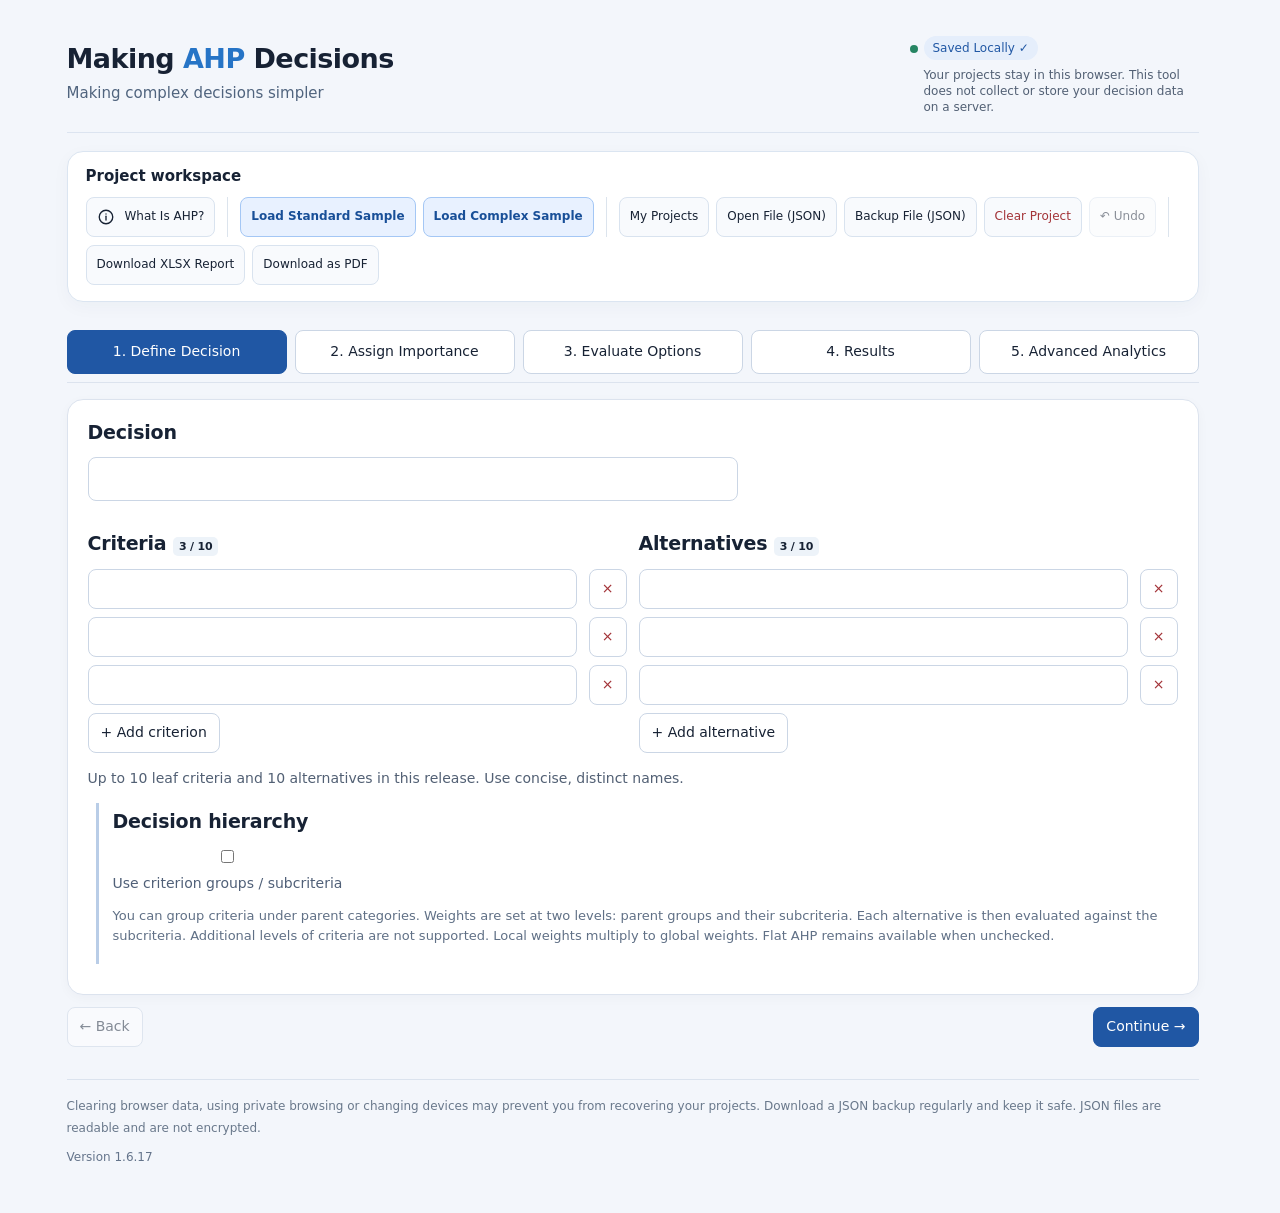
==== commit 615b1da6: "Pad Efficient Frontier axes proportionally and unify chart label markup" ====
--- a/index.html
+++ b/index.html
@@ -1,4 +1,4 @@
-<!doctype html><html lang="en"><head><meta charset="utf-8"><meta name="viewport" content="width=device-width,initial-scale=1"><title>Making AHP Decisions</title><link rel="stylesheet" href="./design-system.css"></head><body><main class="app"><header class="site-header"><div class="identity"><h1>Making <span style="color:#2674c6">AHP</span> Decisions</h1><p class="tagline">Making complex decisions simpler</p></div><div class="save-indicator"><span class="save-dot" aria-hidden="true"></span><div class="save-details"><span class="pill" id="saveStatus" role="status" aria-live="polite">Saved Locally</span><small>Your projects stay in this browser. This tool does not collect or store your decision data on a server.</small></div></div></header><section class="workspace-bar" aria-label="Project actions"><div class="workspace-heading"><strong>Project workspace</strong></div><div class="workspace-actions"><div class="action-group" aria-label="About"><button type="button" id="whatIsAHP" aria-haspopup="dialog" aria-controls="ahpHelpDialog"><svg class="help-info-icon" viewBox="0 0 24 24" width="18" height="18" fill="none" stroke="currentColor" stroke-width="1.8" stroke-linecap="round" stroke-linejoin="round" aria-hidden="true" focusable="false"><circle cx="12" cy="12" r="9"></circle><path d="M12 11v5"></path><path d="M12 8h.01"></path></svg><span>What Is AHP?</span></button></div><div class="action-group" aria-label="Examples"><button id="sampleButton" class="action-accent" type="button">Load Standard Sample</button><button id="hierSampleButton" class="action-accent" type="button">Load Complex Sample</button></div><div class="action-group" aria-label="Project management"><button id="libraryButton" type="button">My Projects</button><button id="importProject" type="button">Open File (JSON)</button><button id="exportProject" type="button">Backup File (JSON)</button><button id="clearButton" type="button" class="danger">Clear Project</button><button id="undoButton" type="button" title="Undo last edit">↶ Undo</button></div><div class="action-group" aria-label="Reports"><button id="exportExcel" type="button">Download XLSX Report</button><button id="exportReport" type="button">Download as PDF</button></div></div><input id="fileInput" type="file" accept=".json,application/json" hidden></section><nav class="steps" id="steps"></nav><div id="view"></div><footer class="footer">Clearing browser data, using private browsing or changing devices may prevent you from recovering your projects. Download a JSON backup regularly and keep it safe. JSON files are readable and are not encrypted. <div class="version-note">Version 1.6.16</div></footer></main>
+<!doctype html><html lang="en"><head><meta charset="utf-8"><meta name="viewport" content="width=device-width,initial-scale=1"><title>Making AHP Decisions</title><link rel="stylesheet" href="./design-system.css"></head><body><main class="app"><header class="site-header"><div class="identity"><h1>Making <span style="color:#2674c6">AHP</span> Decisions</h1><p class="tagline">Making complex decisions simpler</p></div><div class="save-indicator"><span class="save-dot" aria-hidden="true"></span><div class="save-details"><span class="pill" id="saveStatus" role="status" aria-live="polite">Saved Locally</span><small>Your projects stay in this browser. This tool does not collect or store your decision data on a server.</small></div></div></header><section class="workspace-bar" aria-label="Project actions"><div class="workspace-heading"><strong>Project workspace</strong></div><div class="workspace-actions"><div class="action-group" aria-label="About"><button type="button" id="whatIsAHP" aria-haspopup="dialog" aria-controls="ahpHelpDialog"><svg class="help-info-icon" viewBox="0 0 24 24" width="18" height="18" fill="none" stroke="currentColor" stroke-width="1.8" stroke-linecap="round" stroke-linejoin="round" aria-hidden="true" focusable="false"><circle cx="12" cy="12" r="9"></circle><path d="M12 11v5"></path><path d="M12 8h.01"></path></svg><span>What Is AHP?</span></button></div><div class="action-group" aria-label="Examples"><button id="sampleButton" class="action-accent" type="button">Load Standard Sample</button><button id="hierSampleButton" class="action-accent" type="button">Load Complex Sample</button></div><div class="action-group" aria-label="Project management"><button id="libraryButton" type="button">My Projects</button><button id="importProject" type="button">Open File (JSON)</button><button id="exportProject" type="button">Backup File (JSON)</button><button id="clearButton" type="button" class="danger">Clear Project</button><button id="undoButton" type="button" title="Undo last edit">↶ Undo</button></div><div class="action-group" aria-label="Reports"><button id="exportExcel" type="button">Download XLSX Report</button><button id="exportReport" type="button">Download as PDF</button></div></div><input id="fileInput" type="file" accept=".json,application/json" hidden></section><nav class="steps" id="steps"></nav><div id="view"></div><footer class="footer">Clearing browser data, using private browsing or changing devices may prevent you from recovering your projects. Download a JSON backup regularly and keep it safe. JSON files are readable and are not encrypted. <div class="version-note">Version 1.6.17</div></footer></main>
 <dialog class="ahp-help-dialog" id="ahpHelpDialog" aria-modal="true" aria-labelledby="ahpHelpTitle" aria-describedby="ahpHelpDescription"><div class="ahp-help-header"><h2 id="ahpHelpTitle">What is AHP?</h2><button type="button" id="closeAhpHelp" aria-label="Close AHP explanation">✕ Close</button></div><div class="ahp-help-content">
 <p id="ahpHelpDescription"><strong>AHP (Analytic Hierarchy Process)</strong> is a structured way to make decisions when several factors matter. It breaks a complicated choice into smaller comparisons, helps you decide how important each factor is, and brings those judgements together to rank your options.</p>
 <h3>Key terms, made simple</h3>
@@ -37,7 +37,8 @@
  const before=JSON.stringify(p);
  try{fn();}catch(e){p=JSON.parse(before);alert('Change could not be saved: '+e.message);if(rerender)render();return false;}
  if(JSON.stringify(p)===before)return true;
- analyticsWeights=null;
+ // Editing separate frontier objectives must not discard an active what-if scenario.
+ if(step!==4||rerender)analyticsWeights=null;
  undoStack.push(before);
  if(undoStack.length>30)undoStack.shift();
  persist();
@@ -92,7 +93,7 @@
 function entries(items,data){const e=[];for(let i=0;i<items.length;i++)for(let j=i+1;j<items.length;j++){const v=data[pairKey(items[i].id,items[j].id)];if(v===undefined)throw Error(`Complete all pairwise judgements (${items[i].name} versus ${items[j].name})`);e.push([i,j,v]);}return e;}
 function getWeights(){if(p.hierarchy?.enabled)return hierarchyWeights(p).weights;return p.weightMethod==='manual'?manualWeights(p.criteria.map(c=>c.weight),{percent:true}):calculateComparisons(p.criteria.length,entries(p.criteria,p.criteriaComparisons)).weights;}
 function getResults(overrideWeights=null){const w=overrideWeights??getWeights();const fixed=p.evaluationMethod==='scores'&&p.scoreMode==='fixed';const columns=p.criteria.map(c=>{if(p.evaluationMethod==='scores'){const v=p.alternatives.map(a=>p.scores[c.id]?.[a.id]);if(v.some(x=>typeof x!=='number'||!Number.isFinite(x)||x<0||(fixed&&x>10)))throw Error(`Missing/invalid score under ${c.name}`);return fixed?v.map(x=>x/10):manualWeights(v);}return calculateComparisons(p.alternatives.length,entries(p.alternatives,p.altComparisons[c.id]??{})).weights;});const ids=p.alternatives.map(a=>a.id);const ranked=fixed?ids.map((id,j)=>({id,score:w.reduce((s,weight,i)=>s+weight*columns[i][j],0)})).sort((a,b)=>b.score-a.score||a.id.localeCompare(b.id)).map((r,i)=>({...r,rank:i+1})):synthesize(ids,w,columns);return {weights:w,columns,ranked,fixed};}
-function baseView(){return `<section class="card">${(p.title.includes('(One-level hierarchy)')||p.title.includes('(Two-level hierarchy)'))?`<div class="sample-banner"><strong>Sample project based on fictional data</strong><p>Explore the weights, scores, rankings and Pareto trade-offs. All names and figures are fictional and are provided for demonstration only.</p></div>`:""}<div class="decision-field"><label for="title" class="section-heading">Decision</label><input id="title" type="text" value="${esc(p.title)}"></div><div class="grid"><div><h2>Criteria <span class="tag">${p.criteria.length} / 10</span></h2><div id="criteriaFields">${p.criteria.map((c,i)=>`<div class="row"><input class="grow" data-criterion="${esc(c.id)}" aria-label="Criterion ${i+1}" value="${esc(c.name)}"><button class="danger" data-delete-criterion="${esc(c.id)}" ${p.criteria.length<=1?'disabled':''}>×</button></div>`).join('')}</div><button id="addCriterion" ${p.criteria.length>=10?'disabled':''}>+ Add criterion</button></div><div><h2>Alternatives/Options <span class="tag">${p.alternatives.length} / 10</span></h2>${p.alternatives.map((a,i)=>`<div class="row"><input class="grow" data-alternative="${esc(a.id)}" aria-label="Alternative ${i+1}" value="${esc(a.name)}"><button class="danger" data-delete-alternative="${esc(a.id)}" ${p.alternatives.length<=1?'disabled':''}>×</button></div>`).join('')}<button id="addAlternative" ${p.alternatives.length>=10?'disabled':''}>+ Add alternative</button></div></div><p>Up to 10 leaf criteria and 10 alternatives in this release. Use concise, distinct names.</p>${hierarchySetupView()}</section>`;}
+function baseView(){return `<section class="card">${(p.title.includes('(One-level hierarchy)')||p.title.includes('(Two-level hierarchy)'))?`<div class="sample-banner"><strong>Sample project based on fictional data</strong><p>Explore the weights, scores, rankings and Pareto trade-offs. All names and figures are fictional and are provided for demonstration only.</p></div>`:""}<div class="decision-field"><label for="title" class="section-heading">Decision</label><input id="title" type="text" value="${esc(p.title)}"></div><div class="grid"><div><h2>Criteria <span class="tag">${p.criteria.length} / 10</span></h2><div id="criteriaFields">${p.criteria.map((c,i)=>`<div class="row"><input class="grow" data-criterion="${esc(c.id)}" aria-label="Criterion ${i+1}" value="${esc(c.name)}"><button class="danger" data-delete-criterion="${esc(c.id)}" ${p.criteria.length<=1?'disabled':''}>×</button></div>`).join('')}</div><button id="addCriterion" ${p.criteria.length>=10?'disabled':''}>+ Add criterion</button></div><div><h2>Alternatives <span class="tag">${p.alternatives.length} / 10</span></h2>${p.alternatives.map((a,i)=>`<div class="row"><input class="grow" data-alternative="${esc(a.id)}" aria-label="Alternative ${i+1}" value="${esc(a.name)}"><button class="danger" data-delete-alternative="${esc(a.id)}" ${p.alternatives.length<=1?'disabled':''}>×</button></div>`).join('')}<button id="addAlternative" ${p.alternatives.length>=10?'disabled':''}>+ Add alternative</button></div></div><p>Up to 10 leaf criteria and 10 alternatives in this release. Use concise, distinct names.</p>${hierarchySetupView()}</section>`;}
 function initHierarchy(){if(!p.hierarchy)p.hierarchy={enabled:false,method:'manual',groups:[{id:'g1',name:'Primary objectives',weight:100}],groupComparisons:{},childComparisons:{}};for(const c of p.criteria)c.groupId??=p.hierarchy.groups[0].id;}
 function hierarchySetupView(){const h=p.hierarchy;return `<div class="outline"><h2>Decision hierarchy</h2><label class="inline"><input type="checkbox" id="hierarchyEnabled" ${h?.enabled?'checked':''}> Use criterion groups / subcriteria</label><p class="help">You can group criteria under parent categories. Weights are set at two levels: parent groups and their subcriteria. Each alternative is then evaluated against the subcriteria. Additional levels of criteria are not supported. Local weights multiply to global weights. Flat AHP remains available when unchecked.</p>${h?.enabled?`<div class="grid">${h.groups.map(g=>`<div class="card"><div class="row"><input class="grow" data-group-name="${esc(g.id)}" aria-label="Group name" value="${esc(g.name)}"><button data-delete-group="${esc(g.id)}" class="danger" ${h.groups.length===1?'disabled':''}>Remove</button></div><div class="outline">${p.criteria.filter(c=>c.groupId===g.id).map(c=>`<div class="row"><span>${esc(c.name)}</span></div>`).join('')||'<span class="warning">Assign a criterion to this group.</span>'}</div></div>`).join('')}</div><button id="addGroup" ${h.groups.length>=10?'disabled':''}>+ Add group</button><h3>Assign leaf criteria to groups</h3>${p.criteria.map(c=>`<div class="row"><span class="grow">${esc(c.name)}</span><select aria-label="Group for ${esc(c.name)}" data-criterion-group="${esc(c.id)}">${options(h.groups,c.groupId)}</select></div>`).join('')}`:''}</div>`;}
 function criteriaWeightsSummary(){
@@ -156,7 +157,17 @@
 
 function renderFrontier(){const target=$('frontier');if(!target)return;try{const directions=Object.fromEntries(p.objectives.map(o=>[o.id,o.direction]));const pts=p.alternatives.map(a=>({id:a.id,objectives:Object.fromEntries(p.objectives.map(o=>[o.id,o.values[a.id]]))}));for(const a of p.alternatives)for(const o of p.objectives)if(typeof o.values[a.id]!=='number'||!Number.isFinite(o.values[a.id]))throw Error(`Enter ${o.name} for ${a.name}`);
 const ranked=paretoFront(pts,directions);const efficient=ranked.filter(r=>r.efficient).length;let html=`<p><strong>${efficient} of ${ranked.length}</strong> alternatives are nondominated across all ${p.objectives.length} objective(s).</p><p>${ranked.map(r=>`${esc(p.alternatives.find(a=>a.id===r.id).name)}: <strong class="${r.efficient?'good':'warning'}">${r.efficient?'Efficient':'Dominated'}</strong>`).join(' · ')}</p>`;
-if(p.objectives.length>=2){const x=p.objectives.find(o=>o.id===$('xAxis').value)??p.objectives[0],y=p.objectives.find(o=>o.id===$('yAxis').value)??p.objectives[1];if(x.id===y.id)throw Error('Choose two different parameters for the horizontal and vertical axes.');const projected=projectionFront(pts,directions,x.id,y.id);const mismatch=projected.filter(z=>z.efficientAll!==z.efficient2D).length;const frontier2D=projected.filter(z=>z.efficient2D).sort((a,b)=>a.objectives[x.id]-b.objectives[x.id]);const xv=pts.map(z=>z.objectives[x.id]),yv=pts.map(z=>z.objectives[y.id]);let xmin=Math.min(...xv),xmax=Math.max(...xv),ymin=Math.min(...yv),ymax=Math.max(...yv);const dx=xmax-xmin||1,dy=ymax-ymin||1;const coord=(v,min,d)=> (v-min)/d;html+=`<p class="muted">${mismatch} alternative(s) have different Pareto status in the selected 2D projection versus the full ${p.objectives.length}-objective analysis.</p><svg id="chart" viewBox="0 0 670 370" role="img" aria-label="Scatterplot of ${esc(x.name)} and ${esc(y.name)}"><rect x="65" y="18" width="570" height="296" fill="#f6f9fd"/><line x1="65" x2="635" y1="314" y2="314" stroke="#68778a"/><line x1="65" x2="65" y1="18" y2="314" stroke="#68778a"/><text x="350" y="358" text-anchor="middle" font-size="13" fill="#526074">${esc(x.name)} (${x.direction})</text><text x="12" y="180" transform="rotate(-90 12 180)" text-anchor="middle" font-size="13" fill="#526074">${esc(y.name)} (${y.direction})</text><text x="65" y="334" font-size="12" fill="#526074">${xmin}</text><text x="600" y="334" font-size="12" fill="#526074">${xmax}</text><text x="20" y="312" font-size="12" fill="#526074">${ymin}</text><text x="20" y="25" font-size="12" fill="#526074">${ymax}</text>${frontier2D.length>1?`<polyline fill="none" stroke="#16839c" stroke-width="2.5" stroke-dasharray="6 4" points="${frontier2D.map(z=>`${65+570*coord(z.objectives[x.id],xmin,dx)},${314-296*coord(z.objectives[y.id],ymin,dy)}`).join(' ')}"/>`:''}${ranked.map(z=>{const a=p.alternatives.find(a=>a.id===z.id),cx=65+570*coord(z.objectives[x.id],xmin,dx),cy=314-296*coord(z.objectives[y.id],ymin,dy);return `<circle cx="${cx}" cy="${cy}" r="7" fill="${z.efficient?'#16839c':'#c48036'}" stroke="white" stroke-width="2"><title>${esc(a.name)}</title></circle><text x="${Math.min(cx+9,588)}" y="${Math.max(cy-10,15)}" font-size="12" fill="#26354a">${esc(a.name)}</text>`;}).join('')}</svg><p><span style="color:#16839c">●</span> Non-dominated across all objectives · <span style="color:#c48036">●</span> Dominated. The dashed line joins the non-dominated options shown on this graph. Points along the line are not necessarily available options. This chart shows only two objectives. An option may have a different Pareto status when all objectives are considered.</p>`;}
+if(p.objectives.length>=2){const x=p.objectives.find(o=>o.id===$('xAxis').value)??p.objectives[0],y=p.objectives.find(o=>o.id===$('yAxis').value)??p.objectives[1];if(x.id===y.id)throw Error('Choose two different parameters for the horizontal and vertical axes.');const projected=projectionFront(pts,directions,x.id,y.id);const mismatch=projected.filter(z=>z.efficientAll!==z.efficient2D).length;const frontier2D=projected.filter(z=>z.efficient2D).sort((a,b)=>a.objectives[x.id]-b.objectives[x.id]);const xv=pts.map(z=>z.objectives[x.id]),yv=pts.map(z=>z.objectives[y.id]);// Add 8% of the observed range to each end. For identical values,
+// use 8% of their magnitude (or 1 for zero) to avoid a zero-width axis.
+const paddedExtent=values=>{
+ const lower=Math.min(...values),upper=Math.max(...values),range=upper-lower;
+ const padding=0.08*(range||Math.max(Math.abs(lower),Math.abs(upper),1));
+ return [lower-padding,upper+padding];
+};
+const [xmin,xmax]=paddedExtent(xv),[ymin,ymax]=paddedExtent(yv);
+const dx=xmax-xmin,dy=ymax-ymin;
+const formatAxis=value=>Number(value.toPrecision(6)).toLocaleString('en-SG',{maximumFractionDigits:6});
+const coord=(v,min,d)=>(v-min)/d;html+=`<p class="muted">${mismatch} alternative(s) have different Pareto status in the selected 2D projection versus the full ${p.objectives.length}-objective analysis.</p><svg id="chart" class="frontier-chart" viewBox="0 0 670 370" role="img" aria-label="Scatterplot of ${esc(x.name)} and ${esc(y.name)}"><rect x="65" y="18" width="570" height="296" fill="#f6f9fd"/><line x1="65" x2="635" y1="314" y2="314" stroke="#68778a"/><line x1="65" x2="65" y1="18" y2="314" stroke="#68778a"/><text x="350" y="358" text-anchor="middle" class="frontier-axis-title">${esc(x.name)} (${x.direction})</text><text x="12" y="180" transform="rotate(-90 12 180)" text-anchor="middle" class="frontier-axis-title">${esc(y.name)} (${y.direction})</text><text x="65" y="334" text-anchor="start" class="frontier-axis-tick">${formatAxis(xmin)}</text><text x="635" y="334" text-anchor="end" class="frontier-axis-tick">${formatAxis(xmax)}</text><text x="58" y="312" text-anchor="end" class="frontier-axis-tick">${formatAxis(ymin)}</text><text x="58" y="25" text-anchor="end" class="frontier-axis-tick">${formatAxis(ymax)}</text>${frontier2D.length>1?`<polyline fill="none" stroke="#16839c" stroke-width="2.5" stroke-dasharray="6 4" points="${frontier2D.map(z=>`${65+570*coord(z.objectives[x.id],xmin,dx)},${314-296*coord(z.objectives[y.id],ymin,dy)}`).join(' ')}"/>`:''}${ranked.map(z=>{const a=p.alternatives.find(a=>a.id===z.id),cx=65+570*coord(z.objectives[x.id],xmin,dx),cy=314-296*coord(z.objectives[y.id],ymin,dy);return `<circle cx="${cx}" cy="${cy}" r="7" fill="${z.efficient?'#16839c':'#c48036'}" stroke="white" stroke-width="2"><title>${esc(a.name)}</title></circle><text x="${Math.min(cx+9,588)}" y="${Math.max(cy-10,15)}" font-size="12" fill="#26354a">${esc(a.name)}</text>`;}).join('')}</svg><p><span style="color:#16839c">●</span> Non-dominated across all objectives · <span style="color:#c48036">●</span> Dominated. The dashed line joins the non-dominated options shown on this graph. Points along the line are not necessarily available options. This chart shows only two objectives. An option may have a different Pareto status when all objectives are considered.</p>`;}
 html+='<div class="decision-summary"><h3>How to interpret the trade-off</h3><p>Non-dominated alternatives offer different trade-offs: none is better on every selected objective. Dominated alternatives are matched or exceeded by another option on all objectives and strictly exceeded on at least one. The line helps you see the trade-offs. It does not represent other available options. To identify the best value for money, you need a clear measure of benefits and comparable costs. Pareto analysis alone cannot tell you which option offers the best value.</p></div>';target.innerHTML=html;}catch(e){const sameAxes=e.message==='Choose two different parameters for the horizontal and vertical axes.';target.innerHTML='<p class="'+(sameAxes?'alert':'warning')+'" role="alert">'+(sameAxes?esc(e.message):'Pending inputs.')+'</p>';}}
 function render(){
  const previousField=document.activeElement;
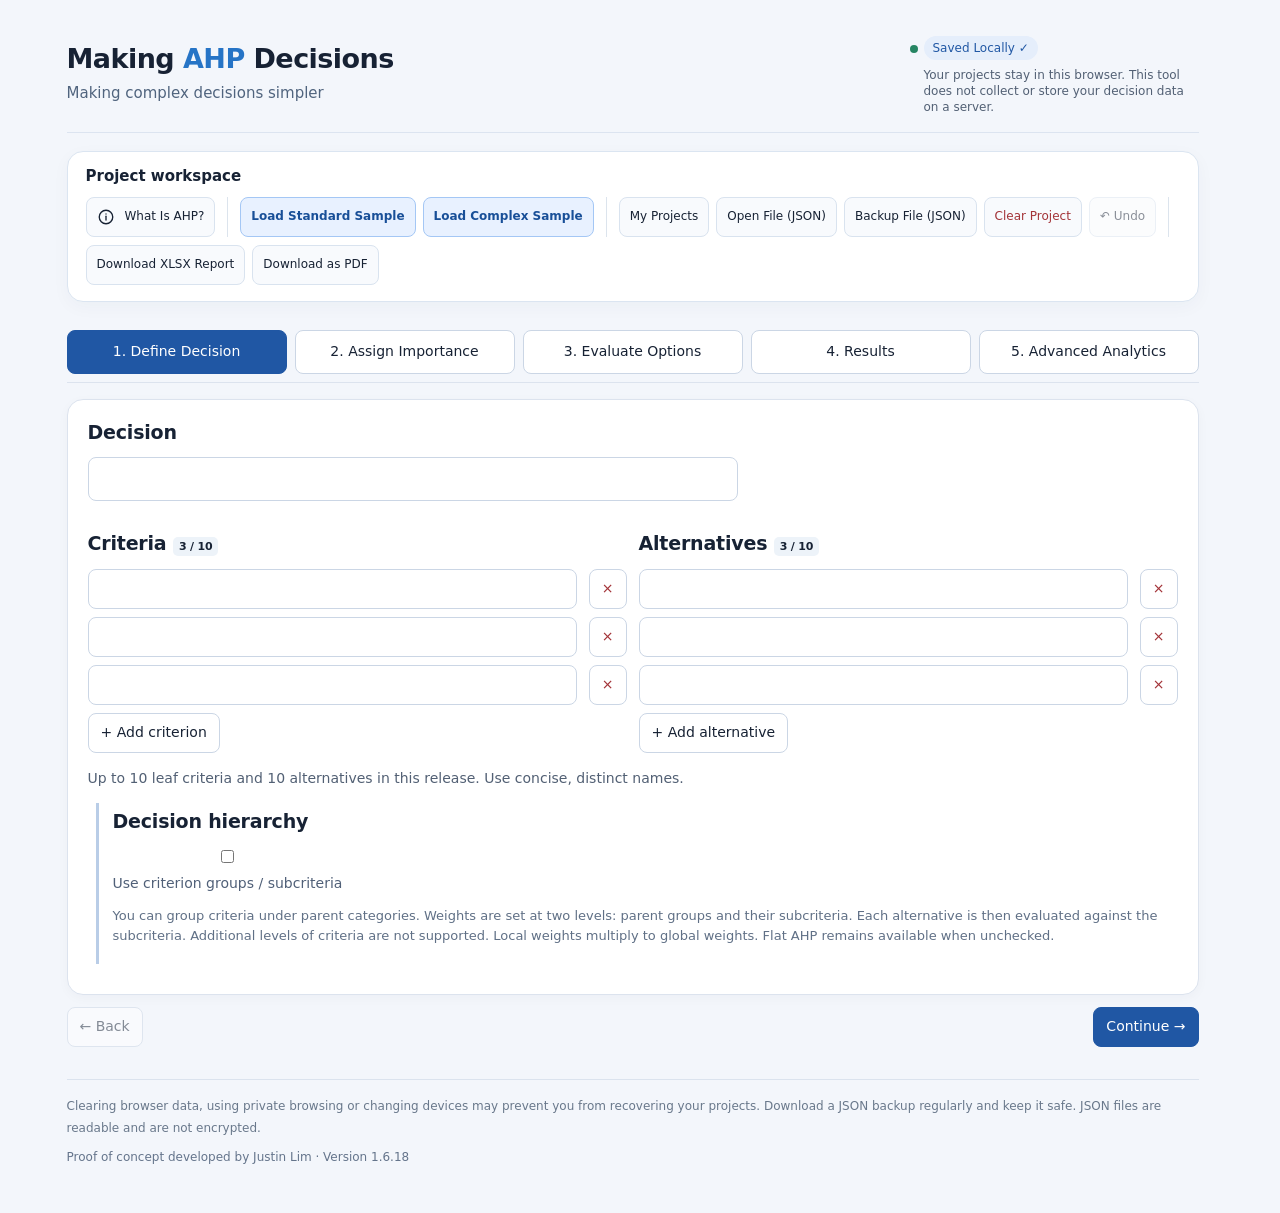
==== commit 29bbbf04: "Simplify AHP help dialog and credit proof of concept in footer" ====
--- a/index.html
+++ b/index.html
@@ -1,5 +1,5 @@
-<!doctype html><html lang="en"><head><meta charset="utf-8"><meta name="viewport" content="width=device-width,initial-scale=1"><title>Making AHP Decisions</title><link rel="stylesheet" href="./design-system.css"></head><body><main class="app"><header class="site-header"><div class="identity"><h1>Making <span style="color:#2674c6">AHP</span> Decisions</h1><p class="tagline">Making complex decisions simpler</p></div><div class="save-indicator"><span class="save-dot" aria-hidden="true"></span><div class="save-details"><span class="pill" id="saveStatus" role="status" aria-live="polite">Saved Locally</span><small>Your projects stay in this browser. This tool does not collect or store your decision data on a server.</small></div></div></header><section class="workspace-bar" aria-label="Project actions"><div class="workspace-heading"><strong>Project workspace</strong></div><div class="workspace-actions"><div class="action-group" aria-label="About"><button type="button" id="whatIsAHP" aria-haspopup="dialog" aria-controls="ahpHelpDialog"><svg class="help-info-icon" viewBox="0 0 24 24" width="18" height="18" fill="none" stroke="currentColor" stroke-width="1.8" stroke-linecap="round" stroke-linejoin="round" aria-hidden="true" focusable="false"><circle cx="12" cy="12" r="9"></circle><path d="M12 11v5"></path><path d="M12 8h.01"></path></svg><span>What Is AHP?</span></button></div><div class="action-group" aria-label="Examples"><button id="sampleButton" class="action-accent" type="button">Load Standard Sample</button><button id="hierSampleButton" class="action-accent" type="button">Load Complex Sample</button></div><div class="action-group" aria-label="Project management"><button id="libraryButton" type="button">My Projects</button><button id="importProject" type="button">Open File (JSON)</button><button id="exportProject" type="button">Backup File (JSON)</button><button id="clearButton" type="button" class="danger">Clear Project</button><button id="undoButton" type="button" title="Undo last edit">↶ Undo</button></div><div class="action-group" aria-label="Reports"><button id="exportExcel" type="button">Download XLSX Report</button><button id="exportReport" type="button">Download as PDF</button></div></div><input id="fileInput" type="file" accept=".json,application/json" hidden></section><nav class="steps" id="steps"></nav><div id="view"></div><footer class="footer">Clearing browser data, using private browsing or changing devices may prevent you from recovering your projects. Download a JSON backup regularly and keep it safe. JSON files are readable and are not encrypted. <div class="version-note">Version 1.6.17</div></footer></main>
-<dialog class="ahp-help-dialog" id="ahpHelpDialog" aria-modal="true" aria-labelledby="ahpHelpTitle" aria-describedby="ahpHelpDescription"><div class="ahp-help-header"><h2 id="ahpHelpTitle">What is AHP?</h2><button type="button" id="closeAhpHelp" aria-label="Close AHP explanation">✕ Close</button></div><div class="ahp-help-content">
+<!doctype html><html lang="en"><head><meta charset="utf-8"><meta name="viewport" content="width=device-width,initial-scale=1"><title>Making AHP Decisions</title><link rel="stylesheet" href="./design-system.css"></head><body><main class="app"><header class="site-header"><div class="identity"><h1>Making <span style="color:#2674c6">AHP</span> Decisions</h1><p class="tagline">Making complex decisions simpler</p></div><div class="save-indicator"><span class="save-dot" aria-hidden="true"></span><div class="save-details"><span class="pill" id="saveStatus" role="status" aria-live="polite">Saved Locally</span><small>Your projects stay in this browser. This tool does not collect or store your decision data on a server.</small></div></div></header><section class="workspace-bar" aria-label="Project actions"><div class="workspace-heading"><strong>Project workspace</strong></div><div class="workspace-actions"><div class="action-group" aria-label="About"><button type="button" id="whatIsAHP" aria-haspopup="dialog" aria-controls="ahpHelpDialog"><svg class="help-info-icon" viewBox="0 0 24 24" width="18" height="18" fill="none" stroke="currentColor" stroke-width="1.8" stroke-linecap="round" stroke-linejoin="round" aria-hidden="true" focusable="false"><circle cx="12" cy="12" r="9"></circle><path d="M12 11v5"></path><path d="M12 8h.01"></path></svg><span>What Is AHP?</span></button></div><div class="action-group" aria-label="Examples"><button id="sampleButton" class="action-accent" type="button">Load Standard Sample</button><button id="hierSampleButton" class="action-accent" type="button">Load Complex Sample</button></div><div class="action-group" aria-label="Project management"><button id="libraryButton" type="button">My Projects</button><button id="importProject" type="button">Open File (JSON)</button><button id="exportProject" type="button">Backup File (JSON)</button><button id="clearButton" type="button" class="danger">Clear Project</button><button id="undoButton" type="button" title="Undo last edit">↶ Undo</button></div><div class="action-group" aria-label="Reports"><button id="exportExcel" type="button">Download XLSX Report</button><button id="exportReport" type="button">Download as PDF</button></div></div><input id="fileInput" type="file" accept=".json,application/json" hidden></section><nav class="steps" id="steps"></nav><div id="view"></div><footer class="footer">Clearing browser data, using private browsing or changing devices may prevent you from recovering your projects. Download a JSON backup regularly and keep it safe. JSON files are readable and are not encrypted. <div class="version-note">Proof of concept developed by Justin Lim · Version 1.6.18</div></footer></main>
+<dialog class="ahp-help-dialog" id="ahpHelpDialog" aria-modal="true" aria-labelledby="ahpHelpTitle" aria-describedby="ahpHelpDescription"><div class="ahp-help-header"><h2 id="ahpHelpTitle">What is AHP?</h2></div><div class="ahp-help-content">
 <p id="ahpHelpDescription"><strong>AHP (Analytic Hierarchy Process)</strong> is a structured way to make decisions when several factors matter. It breaks a complicated choice into smaller comparisons, helps you decide how important each factor is, and brings those judgements together to rank your options.</p>
 <h3>Key terms, made simple</h3>
 <dl class="ahp-glossary">
@@ -305,7 +305,7 @@
  helpDialog.showModal();
  helpContent.scrollTop=0;
 };
-$('closeAhpHelp').onclick=()=>helpDialog.close();
+
 $('gotItAhpHelp').onclick=()=>helpDialog.close();
 render();persist();
 </script></body></html>
--- a/design-system.css
+++ b/design-system.css
@@ -130,3 +130,7 @@
 .matrix-table .pairwise-field{display:block;margin-inline:auto;}
 .matrix-table .pairwise-error{display:block;width:112px;max-width:100%;margin:5px auto 0;text-align:center;line-height:1.35;overflow-wrap:anywhere;}
 .matrix-table .pairwise-error:empty{display:none;}
+
+/* v1.6.17: consistent Efficient Frontier axis typography. */
+.frontier-chart .frontier-axis-title{font-family:Inter,system-ui,-apple-system,Segoe UI,sans-serif;font-size:13px;font-weight:600;fill:#526074;}
+.frontier-chart .frontier-axis-tick{font-family:Inter,system-ui,-apple-system,Segoe UI,sans-serif;font-size:12px;font-weight:400;fill:#526074;font-variant-numeric:tabular-nums;}
